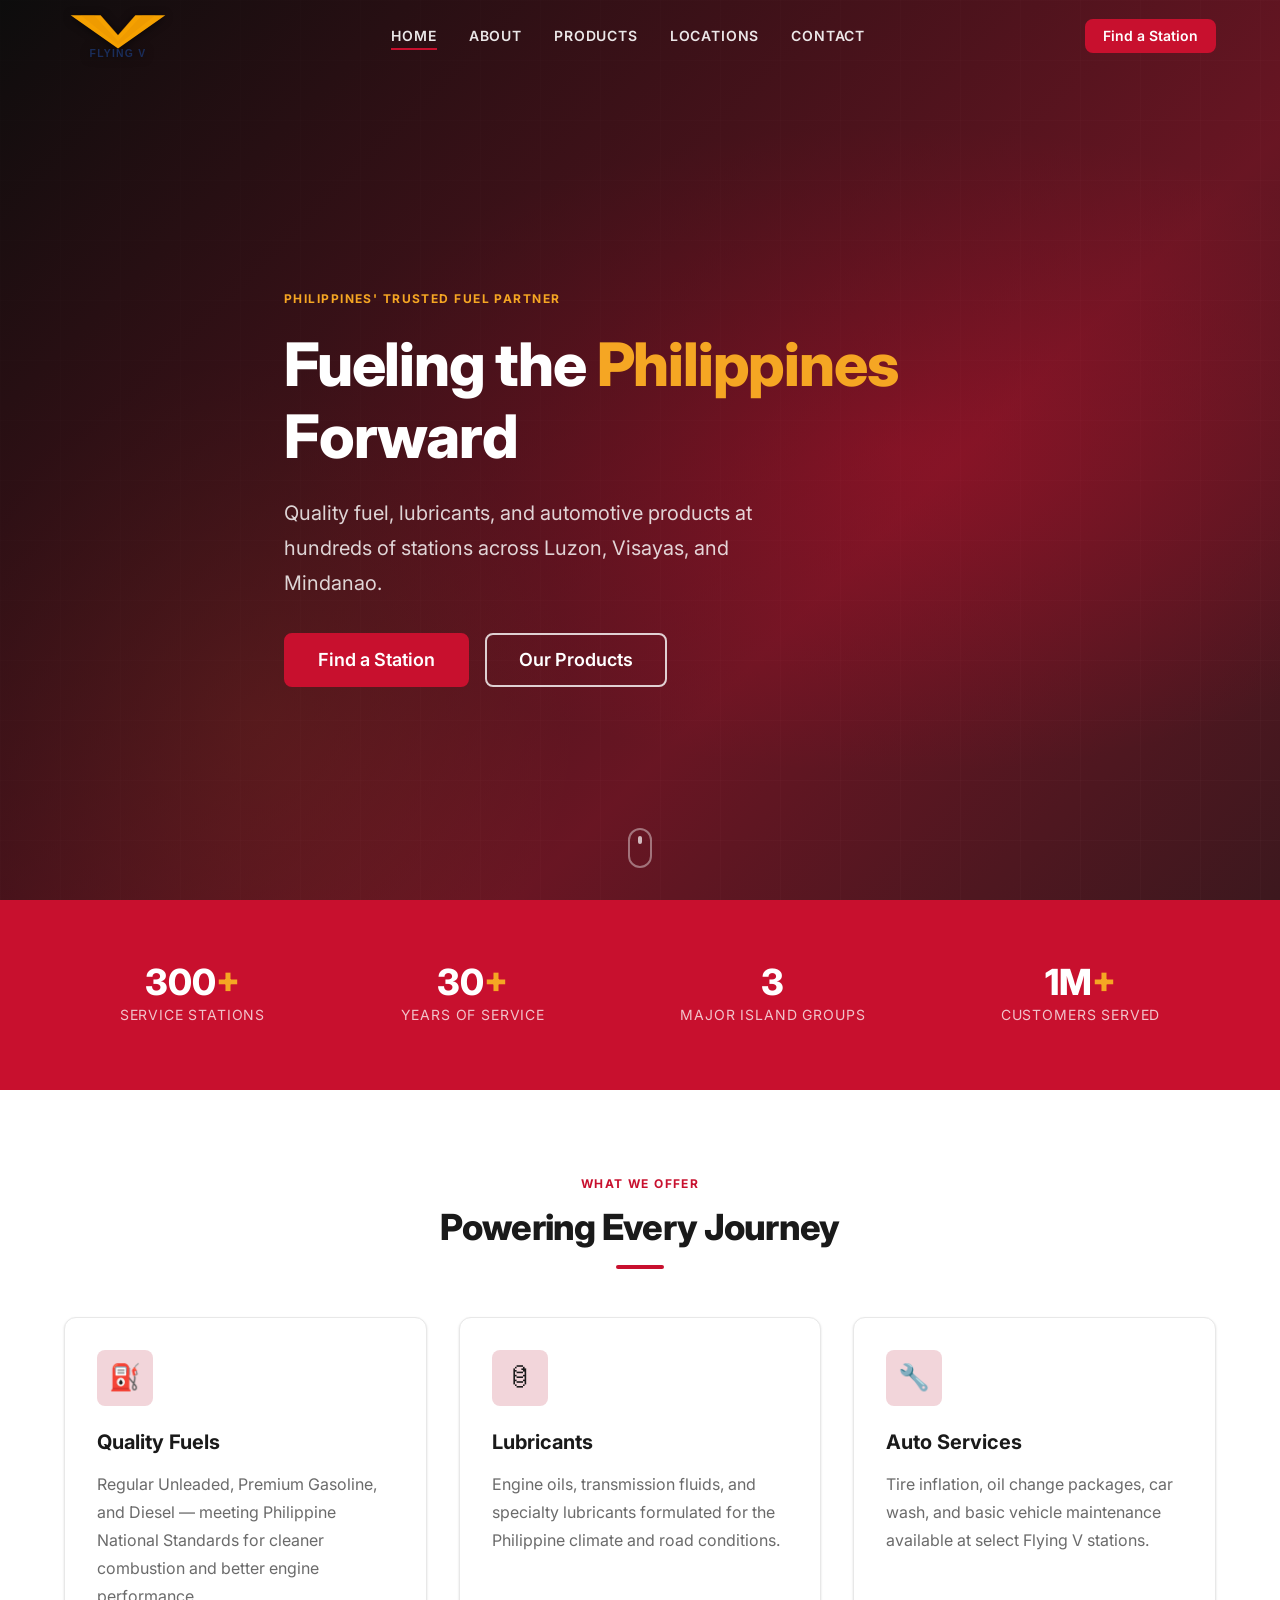
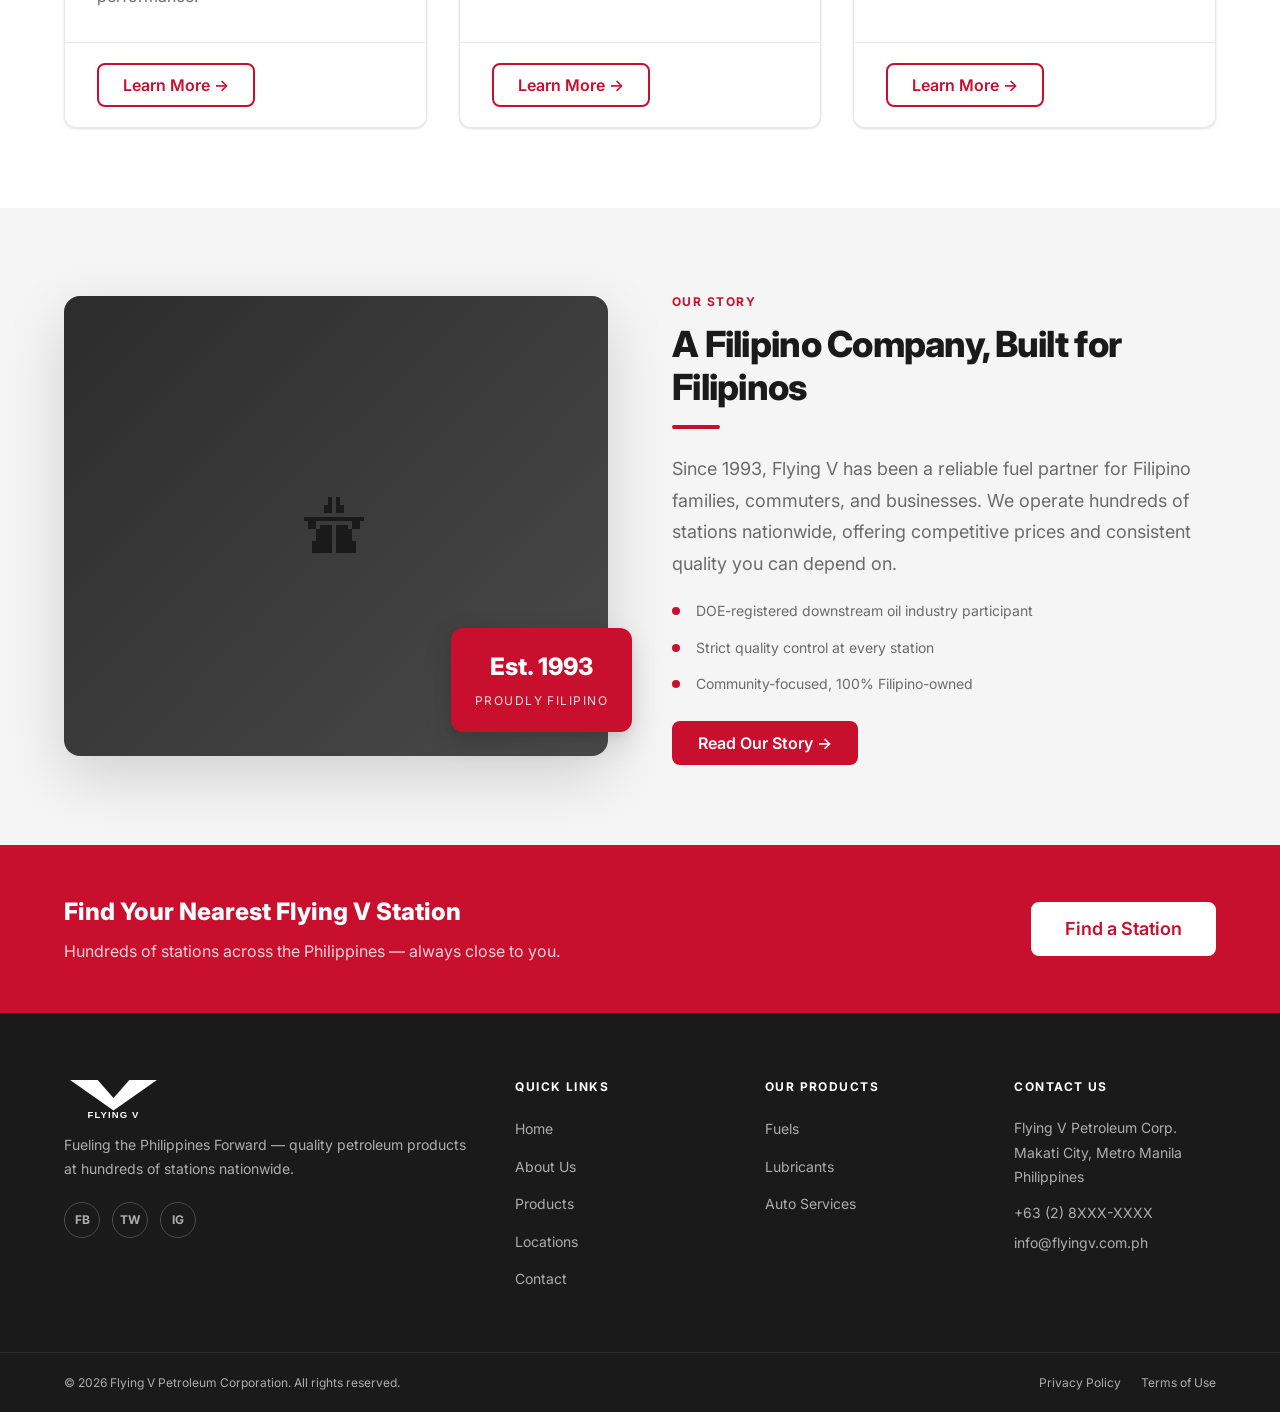
==== index.html @ d4ddafda "Fix station region mistagging, add nav focus management, and clean up perf/CSS issues - scripts/fetc" ====
<!DOCTYPE html>
<html lang="en">
<head>
  <meta charset="UTF-8">
  <meta name="viewport" content="width=device-width, initial-scale=1.0">
  <meta name="description" content="Flying V Petroleum Corporation — Fueling the Philippines Forward. Quality fuel, lubricants, and auto services at hundreds of stations nationwide.">
  <title>Flying V | Fueling the Philippines Forward</title>
  <link rel="canonical" href="https://flyingv.com.ph/">
  <meta name="theme-color" content="#C8102E">
  <link rel="icon" type="image/svg+xml" href="assets/images/logo.svg">
  <link rel="apple-touch-icon" href="assets/images/logo.svg">

  <meta property="og:type" content="website">
  <meta property="og:site_name" content="Flying V Petroleum Corporation">
  <meta property="og:title" content="Flying V | Fueling the Philippines Forward">
  <meta property="og:description" content="Flying V Petroleum Corporation — Fueling the Philippines Forward. Quality fuel, lubricants, and auto services at hundreds of stations nationwide.">
  <meta property="og:url" content="https://flyingv.com.ph/">
  <meta name="twitter:card" content="summary">
  <meta name="twitter:title" content="Flying V | Fueling the Philippines Forward">
  <meta name="twitter:description" content="Flying V Petroleum Corporation — Fueling the Philippines Forward. Quality fuel, lubricants, and auto services at hundreds of stations nationwide.">
  <link rel="preconnect" href="https://fonts.googleapis.com">
  <link rel="preconnect" href="https://fonts.gstatic.com" crossorigin>
  <link href="https://fonts.googleapis.com/css2?family=Inter:wght@400;500;600;700;800&display=swap" rel="stylesheet">
  <link rel="stylesheet" href="css/styles.css">
</head>
<body class="page-home" data-page="home">

  <!-- ═══════════════════════════════════════════════════════════ HEADER -->
  <header class="site-header" id="site-header">
    <div class="container">
      <a href="index.html" class="site-header__logo" aria-label="Flying V — Home">
        <img src="assets/images/logo.svg" alt="Flying V" class="site-header__logo-img" width="110" height="48">
      </a>

      <nav class="site-nav" id="site-nav" aria-label="Main navigation">
        <ul class="site-nav__list">
          <li><a href="index.html"     class="site-nav__link" data-page="home">Home</a></li>
          <li><a href="about.html"     class="site-nav__link" data-page="about">About</a></li>
          <li><a href="products.html"  class="site-nav__link" data-page="products">Products</a></li>
          <li><a href="locations.html" class="site-nav__link" data-page="locations">Locations</a></li>
          <li><a href="contact.html"   class="site-nav__link" data-page="contact">Contact</a></li>
        </ul>
      </nav>

      <div class="site-header__actions">
        <a href="locations.html" class="btn btn--primary btn--sm">Find a Station</a>
        <button class="hamburger" id="hamburger" aria-label="Toggle navigation menu" aria-expanded="false" aria-controls="site-nav">
          <span class="hamburger__line"></span>
          <span class="hamburger__line"></span>
          <span class="hamburger__line"></span>
        </button>
      </div>
    </div>
  </header>

  <main>

    <!-- ═══════════════════════════════════════════════════════════ HERO -->
    <section class="hero" id="hero" aria-label="Homepage hero">
      <div class="hero__bg" aria-hidden="true">
        <div class="hero__grid-lines"></div>
        <div class="hero__bg-pattern"></div>
        <div class="hero__overlay"></div>
      </div>

      <div class="container hero__content">
        <span class="section-label hero__label">Philippines' Trusted Fuel Partner</span>
        <h1 class="hero__title">
          Fueling the <span class="hero__title-accent">Philippines</span> Forward
        </h1>
        <p class="hero__desc">
          Quality fuel, lubricants, and automotive products at hundreds of
          stations across Luzon, Visayas, and Mindanao.
        </p>
        <div class="hero__actions">
          <a href="locations.html" class="btn btn--primary btn--lg">Find a Station</a>
          <a href="products.html"  class="btn btn--outline-white btn--lg">Our Products</a>
        </div>
      </div>

      <div class="hero__scroll-indicator" aria-hidden="true">
        <span></span>
      </div>
    </section>

    <!-- ═══════════════════════════════════════════════════════════ STATS -->
    <section class="stats-strip section--red section--sm" aria-label="Company statistics">
      <div class="container">
        <ul class="stats-strip__list">
          <li class="stats-strip__item">
            <span class="stats-strip__number">300<span class="stats-strip__plus">+</span></span>
            <span class="stats-strip__label">Service Stations</span>
          </li>
          <li class="stats-strip__item">
            <span class="stats-strip__number">30<span class="stats-strip__plus">+</span></span>
            <span class="stats-strip__label">Years of Service</span>
          </li>
          <li class="stats-strip__item">
            <span class="stats-strip__number">3</span>
            <span class="stats-strip__label">Major Island Groups</span>
          </li>
          <li class="stats-strip__item">
            <span class="stats-strip__number">1M<span class="stats-strip__plus">+</span></span>
            <span class="stats-strip__label">Customers Served</span>
          </li>
        </ul>
      </div>
    </section>

    <!-- ═══════════════════════════════════════════════════════ PRODUCTS -->
    <section class="section" id="services" aria-labelledby="products-heading">
      <div class="container text-center">
        <span class="section-label">What We Offer</span>
        <h2 class="section-title" id="products-heading">Powering Every Journey</h2>
        <div class="section-rule" style="margin-inline: auto;"></div>

        <div class="products-teaser__grid">

          <article class="card">
            <div class="card__body">
              <div class="card__icon">&#x26FD;</div>
              <h3 class="card__title">Quality Fuels</h3>
              <p class="card__desc">Regular Unleaded, Premium Gasoline, and Diesel — meeting Philippine National Standards for cleaner combustion and better engine performance.</p>
            </div>
            <div class="card__footer">
              <a href="products.html#fuels" class="btn btn--outline">Learn More &rarr;</a>
            </div>
          </article>

          <article class="card">
            <div class="card__body">
              <div class="card__icon">&#x1F6E2;</div>
              <h3 class="card__title">Lubricants</h3>
              <p class="card__desc">Engine oils, transmission fluids, and specialty lubricants formulated for the Philippine climate and road conditions.</p>
            </div>
            <div class="card__footer">
              <a href="products.html#lubricants" class="btn btn--outline">Learn More &rarr;</a>
            </div>
          </article>

          <article class="card">
            <div class="card__body">
              <div class="card__icon">&#x1F527;</div>
              <h3 class="card__title">Auto Services</h3>
              <p class="card__desc">Tire inflation, oil change packages, car wash, and basic vehicle maintenance available at select Flying V stations.</p>
            </div>
            <div class="card__footer">
              <a href="products.html#auto-services" class="btn btn--outline">Learn More &rarr;</a>
            </div>
          </article>

        </div>
      </div>
    </section>

    <!-- ═══════════════════════════════════════════════════════ ABOUT SNIPPET -->
    <section class="section section--light" aria-labelledby="about-heading">
      <div class="container">
        <div class="about-snippet__grid">

          <div class="about-snippet__image">
            <div class="about-snippet__img-placeholder" role="img" aria-label="Flying V service station">
              &#x1F6E3;
            </div>
            <div class="about-snippet__badge">
              <span class="about-snippet__badge-number">Est. 1993</span>
              <span class="about-snippet__badge-text">Proudly Filipino</span>
            </div>
          </div>

          <div class="about-snippet__text">
            <span class="section-label">Our Story</span>
            <h2 class="section-title" id="about-heading">A Filipino Company, Built for Filipinos</h2>
            <div class="section-rule"></div>
            <p class="section-desc">
              Since 1993, Flying V has been a reliable fuel partner for Filipino families,
              commuters, and businesses. We operate hundreds of stations nationwide, offering
              competitive prices and consistent quality you can depend on.
            </p>
            <ul class="about-snippet__bullets">
              <li>DOE-registered downstream oil industry participant</li>
              <li>Strict quality control at every station</li>
              <li>Community-focused, 100% Filipino-owned</li>
            </ul>
            <a href="about.html" class="btn btn--primary" style="margin-top: var(--space-6);">
              Read Our Story &rarr;
            </a>
          </div>

        </div>
      </div>
    </section>

    <!-- ═══════════════════════════════════════════════════════ CTA BAND -->
    <section class="section--red section--sm" aria-label="Call to action">
      <div class="container flex-between cta-band__inner">
        <div>
          <h2 class="cta-band__title">Find Your Nearest Flying V Station</h2>
          <p class="cta-band__desc">Hundreds of stations across the Philippines — always close to you.</p>
        </div>
        <a href="locations.html" class="btn btn--white btn--lg">Find a Station</a>
      </div>
    </section>

  </main>

  <!-- ═══════════════════════════════════════════════════════════ FOOTER -->
  <footer class="site-footer" aria-label="Site footer">
    <div class="site-footer__top">
      <div class="container">
        <div class="site-footer__grid">

          <div>
            <img src="assets/images/logo.svg" alt="Flying V" class="site-footer__logo-img" width="100" height="44">
            <p class="site-footer__tagline">Fueling the Philippines Forward — quality petroleum products at hundreds of stations nationwide.</p>
            <div class="site-footer__socials">
              <a href="#" class="social-link" aria-label="Facebook">FB</a>
              <a href="#" class="social-link" aria-label="Twitter">TW</a>
              <a href="#" class="social-link" aria-label="Instagram">IG</a>
            </div>
          </div>

          <div>
            <h3 class="site-footer__heading">Quick Links</h3>
            <ul class="site-footer__links">
              <li><a href="index.html">Home</a></li>
              <li><a href="about.html">About Us</a></li>
              <li><a href="products.html">Products</a></li>
              <li><a href="locations.html">Locations</a></li>
              <li><a href="contact.html">Contact</a></li>
            </ul>
          </div>

          <div>
            <h3 class="site-footer__heading">Our Products</h3>
            <ul class="site-footer__links">
              <li><a href="products.html#fuels">Fuels</a></li>
              <li><a href="products.html#lubricants">Lubricants</a></li>
              <li><a href="products.html#auto-services">Auto Services</a></li>
            </ul>
          </div>

          <div>
            <h3 class="site-footer__heading">Contact Us</h3>
            <address class="site-footer__address">
              Flying V Petroleum Corp.<br>
              Makati City, Metro Manila<br>
              Philippines
            </address>
            <p class="site-footer__contact-item"><a href="tel:+6328XXXXXXX">+63 (2) 8XXX-XXXX</a></p>
            <p class="site-footer__contact-item"><a href="mailto:info@flyingv.com.ph">info@flyingv.com.ph</a></p>
          </div>

        </div>
      </div>
    </div>

    <div class="site-footer__bottom">
      <div class="container">
        <p class="site-footer__copy">
          &copy; <span id="footer-year"></span> Flying V Petroleum Corporation. All rights reserved.
        </p>
        <div class="site-footer__legal">
          <a href="#">Privacy Policy</a>
          <a href="#">Terms of Use</a>
        </div>
      </div>
    </div>
  </footer>

  <script src="js/main.js"></script>
</body>
</html>
---- css/styles.css ----
/* ============================================================
   DESIGN TOKENS
   ============================================================ */
:root {
  --color-primary:        #C8102E;
  --color-primary-dark:   #9E0B24;
  --color-primary-light:  #F2D5DA;
  --color-accent:         #F5A623;
  --color-accent-dark:    #D4891A;

  --color-black:          #0D0D0D;
  --color-gray-900:       #1A1A1A;
  --color-gray-800:       #2C2C2C;
  --color-gray-700:       #4A4A4A;
  --color-gray-600:       #6B6B6B;
  --color-gray-400:       #ADADAD;
  --color-gray-200:       #E8E8E8;
  --color-gray-100:       #F5F5F5;
  --color-white:          #FFFFFF;

  --color-bg:             var(--color-white);
  --color-bg-subtle:      var(--color-gray-100);
  --color-text:           var(--color-gray-900);
  --color-text-muted:     var(--color-gray-600);
  --color-border:         var(--color-gray-200);
  --color-success:        #1E7E34;
  --color-success-bg:     #D4EDDA;
  --color-success-border: #C3E6CB;
  --color-error:          #DC3545;

  --font-heading: 'Inter', 'Segoe UI', 'Arial Black', sans-serif;
  --font-body:    'Inter', 'Segoe UI', Arial, sans-serif;

  --text-xs:   0.75rem;
  --text-sm:   0.875rem;
  --text-base: 1rem;
  --text-lg:   1.125rem;
  --text-xl:   1.25rem;
  --text-2xl:  1.5rem;
  --text-3xl:  1.875rem;
  --text-4xl:  2.25rem;
  --text-5xl:  3rem;
  --text-6xl:  3.75rem;

  --font-weight-normal:    400;
  --font-weight-medium:    500;
  --font-weight-semibold:  600;
  --font-weight-bold:      700;
  --font-weight-extrabold: 800;

  --leading-tight:   1.2;
  --leading-snug:    1.35;
  --leading-normal:  1.6;
  --leading-relaxed: 1.75;

  --letter-spacing-tight:  -0.02em;
  --letter-spacing-wide:    0.06em;
  --letter-spacing-wider:   0.12em;

  --space-1:   0.25rem;
  --space-2:   0.5rem;
  --space-3:   0.75rem;
  --space-4:   1rem;
  --space-5:   1.25rem;
  --space-6:   1.5rem;
  --space-8:   2rem;
  --space-10:  2.5rem;
  --space-12:  3rem;
  --space-16:  4rem;
  --space-20:  5rem;
  --space-24:  6rem;
  --space-32:  8rem;

  --container-max:   1200px;
  --gutter:          1.5rem;

  --radius-sm:   4px;
  --radius-md:   8px;
  --radius-lg:   12px;
  --radius-xl:   16px;
  --radius-full: 9999px;

  --border-width: 1px;

  --shadow-sm:  0 1px 3px rgba(0,0,0,0.08), 0 1px 2px rgba(0,0,0,0.06);
  --shadow-md:  0 4px 12px rgba(0,0,0,0.10), 0 2px 4px rgba(0,0,0,0.06);
  --shadow-lg:  0 10px 30px rgba(0,0,0,0.12), 0 4px 8px rgba(0,0,0,0.06);
  --shadow-xl:  0 20px 60px rgba(0,0,0,0.15);

  --transition-fast: 150ms ease;
  --transition-base: 250ms ease;
  --transition-slow: 400ms ease;

  --z-header:  100;
  --z-overlay: 200;

  --header-height:        72px;
  --header-height-mobile: 60px;
}

/* ============================================================
   RESET & BASE
   ============================================================ */
*, *::before, *::after { box-sizing: border-box; margin: 0; padding: 0; }

html { scroll-behavior: smooth; font-size: 16px; }

body {
  font-family: var(--font-body);
  font-size: var(--text-base);
  line-height: var(--leading-normal);
  color: var(--color-text);
  background-color: var(--color-bg);
  -webkit-font-smoothing: antialiased;
}

img { max-width: 100%; height: auto; display: block; }
a   { color: inherit; text-decoration: none; }
ul  { list-style: none; }
button { font-family: inherit; }

/* ============================================================
   UTILITIES
   ============================================================ */
.container {
  width: 100%;
  max-width: var(--container-max);
  margin-inline: auto;
  padding-inline: var(--gutter);
}

.section          { padding-block: var(--space-20); }
.section--lg      { padding-block: var(--space-32); }
.section--sm      { padding-block: var(--space-12); }
.section--light   { background-color: var(--color-bg-subtle); }
.section--dark    { background-color: var(--color-gray-900); color: var(--color-white); }
.section--red     { background-color: var(--color-primary); color: var(--color-white); }

.flex-center  { display: flex; align-items: center; justify-content: center; }
.flex-between { display: flex; align-items: center; justify-content: space-between; }

.text-center { text-align: center; }
.text-muted  { color: var(--color-text-muted); }
.text-white  { color: var(--color-white); }

.sr-only {
  position: absolute;
  width: 1px; height: 1px;
  padding: 0; margin: -1px;
  overflow: hidden;
  clip: rect(0,0,0,0);
  white-space: nowrap;
  border-width: 0;
}

/* ============================================================
   TYPOGRAPHY COMPONENTS
   ============================================================ */
.section-label {
  display: inline-block;
  font-size: var(--text-xs);
  font-weight: var(--font-weight-bold);
  letter-spacing: var(--letter-spacing-wider);
  text-transform: uppercase;
  color: var(--color-primary);
  margin-bottom: var(--space-3);
}

.section-title {
  font-family: var(--font-heading);
  font-size: var(--text-4xl);
  font-weight: var(--font-weight-extrabold);
  line-height: var(--leading-tight);
  letter-spacing: var(--letter-spacing-tight);
  margin-bottom: var(--space-4);
}

.section-desc {
  font-size: var(--text-lg);
  color: var(--color-text-muted);
  max-width: 600px;
  line-height: var(--leading-relaxed);
}

.section-rule {
  width: 48px;
  height: 4px;
  background-color: var(--color-primary);
  border-radius: var(--radius-full);
  margin-bottom: var(--space-6);
}

/* ============================================================
   BUTTONS
   ============================================================ */
.btn {
  display: inline-flex;
  align-items: center;
  gap: var(--space-2);
  padding: 0.75rem 1.5rem;
  border-radius: var(--radius-md);
  font-family: var(--font-body);
  font-size: var(--text-base);
  font-weight: var(--font-weight-semibold);
  line-height: 1;
  cursor: pointer;
  border: 2px solid transparent;
  transition:
    background-color var(--transition-base),
    color var(--transition-base),
    border-color var(--transition-base),
    transform var(--transition-fast),
    box-shadow var(--transition-base);
  white-space: nowrap;
}

.btn:hover  { transform: translateY(-1px); box-shadow: var(--shadow-md); }
.btn:active { transform: translateY(0); }

.btn--primary {
  background-color: var(--color-primary);
  color: var(--color-white);
  border-color: var(--color-primary);
}
.btn--primary:hover {
  background-color: var(--color-primary-dark);
  border-color: var(--color-primary-dark);
}

.btn--outline {
  background-color: transparent;
  color: var(--color-primary);
  border-color: var(--color-primary);
}
.btn--outline:hover {
  background-color: var(--color-primary);
  color: var(--color-white);
}

.btn--white {
  background-color: var(--color-white);
  color: var(--color-primary);
  border-color: var(--color-white);
}
.btn--white:hover { background-color: var(--color-gray-100); }

.btn--outline-white {
  background-color: transparent;
  color: var(--color-white);
  border-color: rgba(255,255,255,0.8);
}
.btn--outline-white:hover {
  background-color: var(--color-white);
  color: var(--color-primary);
  border-color: var(--color-white);
}

.btn--accent {
  background-color: var(--color-accent);
  color: var(--color-black);
  border-color: var(--color-accent);
}
.btn--accent:hover {
  background-color: var(--color-accent-dark);
  border-color: var(--color-accent-dark);
}

.btn--lg { padding: 1rem 2rem; font-size: var(--text-lg); }
.btn--sm { padding: 0.5rem 1rem; font-size: var(--text-sm); }

/* ============================================================
   CARD
   ============================================================ */
.card {
  background-color: var(--color-white);
  border-radius: var(--radius-lg);
  box-shadow: var(--shadow-sm);
  overflow: hidden;
  transition: box-shadow var(--transition-base), transform var(--transition-base);
  border: var(--border-width) solid var(--color-border);
  display: flex;
  flex-direction: column;
}

.card:hover { box-shadow: var(--shadow-lg); transform: translateY(-4px); }

.card__icon {
  width: 56px;
  height: 56px;
  border-radius: var(--radius-md);
  background-color: var(--color-primary-light);
  display: flex;
  align-items: center;
  justify-content: center;
  margin-bottom: var(--space-5);
  font-size: 1.6rem;
}

.card__body   { padding: var(--space-8); flex: 1; }
.card__title  { font-size: var(--text-xl); font-weight: var(--font-weight-bold); margin-bottom: var(--space-3); }
.card__desc   { color: var(--color-text-muted); line-height: var(--leading-relaxed); }
.card__footer { padding: var(--space-5) var(--space-8); border-top: var(--border-width) solid var(--color-border); }

/* ============================================================
   FORM INPUTS (shared: locations + contact)
   ============================================================ */
.form-input,
.form-select,
.form-textarea {
  width: 100%;
  padding: var(--space-3) var(--space-4);
  border: var(--border-width) solid var(--color-border);
  border-radius: var(--radius-md);
  font-family: var(--font-body);
  font-size: var(--text-base);
  color: var(--color-text);
  background-color: var(--color-white);
  transition: border-color var(--transition-fast), box-shadow var(--transition-fast);
  appearance: none;
  -webkit-appearance: none;
}

.form-input:focus,
.form-select:focus,
.form-textarea:focus {
  outline: none;
  border-color: var(--color-primary);
  box-shadow: 0 0 0 3px var(--color-primary-light);
}

.form-input::placeholder { color: var(--color-gray-400); }

.form-select {
  background-image: url("data:image/svg+xml,%3Csvg xmlns='http://www.w3.org/2000/svg' width='12' height='8' viewBox='0 0 12 8'%3E%3Cpath d='M1 1l5 5 5-5' stroke='%236B6B6B' stroke-width='1.5' fill='none' stroke-linecap='round'/%3E%3C/svg%3E");
  background-repeat: no-repeat;
  background-position: right var(--space-4) center;
  padding-right: var(--space-10);
  cursor: pointer;
}

.form-input.is-invalid,
.form-select.is-invalid {
  border-color: var(--color-error);
  box-shadow: 0 0 0 3px rgba(220,53,69,0.12);
}

.form-group      { margin-bottom: var(--space-5); }
.form-label      { display: block; font-size: var(--text-sm); font-weight: var(--font-weight-semibold); margin-bottom: var(--space-2); }
.form-error      { display: block; font-size: var(--text-xs); color: var(--color-error); margin-top: var(--space-1); min-height: 1.2em; }
.form-textarea   { resize: vertical; min-height: 140px; }
.required        { color: var(--color-primary); }
.optional        { color: var(--color-text-muted); font-weight: var(--font-weight-normal); font-size: var(--text-xs); }

.form-success {
  margin-top: var(--space-5);
  padding: var(--space-4) var(--space-5);
  background-color: var(--color-success-bg);
  border: 1px solid var(--color-success-border);
  border-radius: var(--radius-md);
  color: var(--color-success);
  font-size: var(--text-sm);
}

/* ============================================================
   SITE HEADER
   ============================================================ */
.site-header {
  position: fixed;
  top: 0;
  left: 0;
  right: 0;
  height: var(--header-height);
  background-color: var(--color-white);
  border-bottom: var(--border-width) solid var(--color-border);
  z-index: var(--z-header);
  transition: box-shadow var(--transition-base), background-color var(--transition-base), border-color var(--transition-base);
  display: flex;
  align-items: center;
}

.site-header .container { display: flex; align-items: center; justify-content: space-between; gap: var(--space-6); }

.site-header.is-scrolled { box-shadow: var(--shadow-md); }

.site-header.is-transparent {
  background-color: transparent;
  border-bottom-color: transparent;
}

.site-header.is-transparent .site-nav__link { color: rgba(255,255,255,0.9); }
.site-header.is-transparent .site-nav__link:hover { color: var(--color-white); }
.site-header.is-transparent.is-scrolled { background-color: var(--color-white); border-bottom-color: var(--color-border); }
.site-header.is-transparent.is-scrolled .site-nav__link { color: var(--color-gray-800); }

.site-header__logo { display: flex; align-items: center; flex-shrink: 0; }
.site-header__logo-img { height: 48px; width: auto; transition: filter var(--transition-base); }

.site-header.is-transparent .site-header__logo-img {
  filter: drop-shadow(0 1px 4px rgba(0,0,0,0.6));
}
.site-header.is-transparent.is-scrolled .site-header__logo-img {
  filter: none;
}

/* Nav */
.site-nav__list {
  display: flex;
  align-items: center;
  gap: var(--space-8);
}

.site-nav__link {
  font-size: var(--text-sm);
  font-weight: var(--font-weight-semibold);
  letter-spacing: var(--letter-spacing-wide);
  text-transform: uppercase;
  color: var(--color-gray-800);
  transition: color var(--transition-fast);
  position: relative;
  padding-bottom: var(--space-1);
}

.site-nav__link::after {
  content: '';
  position: absolute;
  bottom: -2px;
  left: 0;
  width: 0;
  height: 2px;
  background-color: var(--color-primary);
  transition: width var(--transition-base);
}

.site-nav__link:hover,
.site-nav__link.is-active { color: var(--color-primary); }

.site-nav__link:hover::after,
.site-nav__link.is-active::after { width: 100%; }

.site-header__actions { display: flex; align-items: center; gap: var(--space-3); flex-shrink: 0; }

/* Hamburger */
.hamburger {
  display: none;
  flex-direction: column;
  justify-content: center;
  gap: 5px;
  width: 40px;
  height: 40px;
  background: none;
  border: none;
  cursor: pointer;
  padding: var(--space-2);
  border-radius: var(--radius-sm);
}

.hamburger__line {
  display: block;
  width: 24px;
  height: 2px;
  background-color: var(--color-gray-800);
  border-radius: var(--radius-full);
  transition: transform var(--transition-base), opacity var(--transition-base);
}

.site-header.is-transparent .hamburger__line { background-color: var(--color-white); }
.site-header.is-transparent.is-scrolled .hamburger__line { background-color: var(--color-gray-800); }

.hamburger.is-open .hamburger__line:nth-child(1) { transform: translateY(7px) rotate(45deg); }
.hamburger.is-open .hamburger__line:nth-child(2) { opacity: 0; }
.hamburger.is-open .hamburger__line:nth-child(3) { transform: translateY(-7px) rotate(-45deg); }

/* ============================================================
   PAGE HERO (inner pages)
   ============================================================ */
.page-hero {
  position: relative;
  min-height: 340px;
  display: flex;
  align-items: flex-end;
  padding-bottom: var(--space-16);
  padding-top: calc(var(--header-height) + var(--space-16));
  background-color: var(--color-gray-900);
  background-size: cover;
  background-position: center;
  overflow: hidden;
}

.page-hero::before {
  content: '';
  position: absolute;
  inset: 0;
  background: linear-gradient(to bottom, rgba(0,0,0,0.35) 0%, rgba(200,16,46,0.80) 100%);
}

.page-hero .container { position: relative; z-index: 1; }

.page-hero__label { color: var(--color-accent); margin-bottom: var(--space-3); }

.page-hero__title {
  font-family: var(--font-heading);
  font-size: var(--text-5xl);
  font-weight: var(--font-weight-extrabold);
  color: var(--color-white);
  line-height: var(--leading-tight);
  letter-spacing: var(--letter-spacing-tight);
  margin-bottom: var(--space-4);
}

.page-hero__desc {
  font-size: var(--text-xl);
  color: rgba(255,255,255,0.85);
  max-width: 560px;
}

/* ============================================================
   SITE FOOTER
   ============================================================ */
.site-footer { background-color: var(--color-gray-900); color: var(--color-gray-400); }

.site-footer__top { padding: var(--space-16) 0 var(--space-12); }

.site-footer__grid {
  display: grid;
  grid-template-columns: 2fr 1fr 1fr 1fr;
  gap: var(--space-12);
}

.site-footer__logo-img {
  height: 44px;
  width: auto;
  margin-bottom: var(--space-3);
  filter: brightness(0) invert(1);
}

.site-footer__tagline {
  font-size: var(--text-sm);
  color: var(--color-gray-400);
  margin-bottom: var(--space-5);
  line-height: var(--leading-relaxed);
}

.site-footer__socials { display: flex; gap: var(--space-3); margin-top: var(--space-4); }

.social-link {
  width: 36px;
  height: 36px;
  border-radius: var(--radius-full);
  border: 1px solid var(--color-gray-700);
  display: flex;
  align-items: center;
  justify-content: center;
  font-size: var(--text-xs);
  font-weight: var(--font-weight-bold);
  color: var(--color-gray-400);
  transition: border-color var(--transition-fast), color var(--transition-fast);
}
.social-link:hover { border-color: var(--color-accent); color: var(--color-accent); }

.site-footer__heading {
  font-family: var(--font-heading);
  font-size: var(--text-xs);
  font-weight: var(--font-weight-bold);
  letter-spacing: var(--letter-spacing-wider);
  text-transform: uppercase;
  color: var(--color-white);
  margin-bottom: var(--space-5);
}

.site-footer__links li  { margin-bottom: var(--space-3); }
.site-footer__links a   { color: var(--color-gray-400); font-size: var(--text-sm); transition: color var(--transition-fast); }
.site-footer__links a:hover { color: var(--color-accent); }

.site-footer__address {
  font-style: normal;
  font-size: var(--text-sm);
  line-height: var(--leading-relaxed);
  margin-bottom: var(--space-3);
}

.site-footer__contact-item { font-size: var(--text-sm); margin-bottom: var(--space-2); }
.site-footer__contact-item a { color: var(--color-gray-400); transition: color var(--transition-fast); }
.site-footer__contact-item a:hover { color: var(--color-accent); }

.site-footer__bottom {
  border-top: 1px solid var(--color-gray-800);
  padding: var(--space-5) 0;
  display: flex;
  align-items: center;
}

.site-footer__bottom .container { display: flex; align-items: center; justify-content: space-between; gap: var(--space-4); flex-wrap: wrap; }

.site-footer__copy { font-size: var(--text-xs); }

.site-footer__legal { display: flex; gap: var(--space-5); }
.site-footer__legal a { font-size: var(--text-xs); color: var(--color-gray-400); transition: color var(--transition-fast); }
.site-footer__legal a:hover { color: var(--color-white); }

/* ============================================================
   HOMEPAGE — HERO
   ============================================================ */
.hero {
  position: relative;
  min-height: 100vh;
  display: flex;
  align-items: center;
  padding-top: var(--header-height);
  overflow: hidden;
  background-color: var(--color-gray-900);
}

.hero__bg {
  position: absolute;
  inset: 0;
}

.hero__bg-pattern {
  position: absolute;
  inset: 0;
  background:
    radial-gradient(ellipse 80% 60% at 70% 50%, rgba(200,16,46,0.35) 0%, transparent 60%),
    radial-gradient(ellipse 50% 80% at 20% 80%, rgba(245,166,35,0.12) 0%, transparent 50%);
}

.hero__overlay {
  position: absolute;
  inset: 0;
  background: linear-gradient(135deg, rgba(10,10,10,0.85) 0%, rgba(200,16,46,0.45) 65%, rgba(200,16,46,0.20) 100%);
}

.hero__grid-lines {
  position: absolute;
  inset: 0;
  background-image:
    linear-gradient(rgba(255,255,255,0.025) 1px, transparent 1px),
    linear-gradient(90deg, rgba(255,255,255,0.025) 1px, transparent 1px);
  background-size: 60px 60px;
}

.hero__content {
  position: relative;
  z-index: 1;
  padding-block: var(--space-24);
  max-width: 760px;
}

.hero__label { color: var(--color-accent); margin-bottom: var(--space-5); }

.hero__title {
  font-family: var(--font-heading);
  font-size: var(--text-6xl);
  font-weight: var(--font-weight-extrabold);
  color: var(--color-white);
  line-height: var(--leading-tight);
  letter-spacing: var(--letter-spacing-tight);
  margin-bottom: var(--space-6);
}

.hero__title-accent { color: var(--color-accent); }

.hero__desc {
  font-size: var(--text-xl);
  color: rgba(255,255,255,0.82);
  max-width: 540px;
  line-height: var(--leading-relaxed);
  margin-bottom: var(--space-8);
}

.hero__actions { display: flex; gap: var(--space-4); flex-wrap: wrap; }

.hero__scroll-indicator {
  position: absolute;
  bottom: var(--space-8);
  left: 50%;
  transform: translateX(-50%);
  z-index: 1;
}

.hero__scroll-indicator span {
  display: block;
  width: 24px;
  height: 40px;
  border: 2px solid rgba(255,255,255,0.4);
  border-radius: var(--radius-full);
  position: relative;
}

.hero__scroll-indicator span::before {
  content: '';
  position: absolute;
  top: 6px;
  left: 50%;
  transform: translateX(-50%);
  width: 4px;
  height: 8px;
  background: rgba(255,255,255,0.7);
  border-radius: var(--radius-full);
  animation: scrollDot 1.8s ease infinite;
}

@keyframes scrollDot {
  0%   { opacity: 1; transform: translateX(-50%) translateY(0); }
  100% { opacity: 0; transform: translateX(-50%) translateY(14px); }
}

/* ============================================================
   HOMEPAGE — STATS STRIP
   ============================================================ */
.stats-strip__list {
  display: flex;
  justify-content: space-around;
  align-items: center;
  gap: var(--space-6);
  flex-wrap: wrap;
}

.stats-strip__item {
  display: flex;
  flex-direction: column;
  align-items: center;
  gap: var(--space-1);
  text-align: center;
  padding: var(--space-4) var(--space-6);
}

.stats-strip__number {
  font-family: var(--font-heading);
  font-size: var(--text-4xl);
  font-weight: var(--font-weight-extrabold);
  color: var(--color-white);
  line-height: 1;
}

.stats-strip__plus { color: var(--color-accent); }

.stats-strip__label {
  font-size: var(--text-sm);
  letter-spacing: var(--letter-spacing-wide);
  text-transform: uppercase;
  color: rgba(255,255,255,0.75);
}

/* ============================================================
   HOMEPAGE — PRODUCTS TEASER
   ============================================================ */
.products-teaser__grid {
  display: grid;
  grid-template-columns: repeat(3, 1fr);
  gap: var(--space-8);
  margin-top: var(--space-12);
  text-align: left;
}

/* ============================================================
   HOMEPAGE — ABOUT SNIPPET
   ============================================================ */
.about-snippet__grid {
  display: grid;
  grid-template-columns: 1fr 1fr;
  gap: var(--space-16);
  align-items: center;
}

.about-snippet__image { position: relative; }

.about-snippet__img {
  border-radius: var(--radius-xl);
  width: 100%;
  height: 460px;
  object-fit: cover;
  box-shadow: var(--shadow-xl);
  background-color: var(--color-gray-800);
}

.about-snippet__img-placeholder {
  border-radius: var(--radius-xl);
  width: 100%;
  height: 460px;
  background: linear-gradient(135deg, var(--color-gray-800) 0%, var(--color-gray-700) 100%);
  display: flex;
  align-items: center;
  justify-content: center;
  font-size: 4rem;
  box-shadow: var(--shadow-xl);
}

.about-snippet__badge {
  position: absolute;
  bottom: var(--space-6);
  right: calc(-1 * var(--space-6));
  background-color: var(--color-primary);
  color: var(--color-white);
  padding: var(--space-5) var(--space-6);
  border-radius: var(--radius-lg);
  text-align: center;
  box-shadow: var(--shadow-lg);
}

.about-snippet__badge-number { display: block; font-size: var(--text-2xl); font-weight: var(--font-weight-extrabold); }
.about-snippet__badge-text   { font-size: var(--text-xs); letter-spacing: var(--letter-spacing-wider); text-transform: uppercase; opacity: 0.85; }

.about-snippet__bullets { margin-top: var(--space-5); display: flex; flex-direction: column; gap: var(--space-3); }

.about-snippet__bullets li {
  padding-left: var(--space-6);
  position: relative;
  font-size: var(--text-sm);
  color: var(--color-text-muted);
  line-height: var(--leading-relaxed);
}

.about-snippet__bullets li::before {
  content: '';
  position: absolute;
  left: 0;
  top: 0.55em;
  width: 8px;
  height: 8px;
  border-radius: var(--radius-full);
  background-color: var(--color-primary);
}

/* ============================================================
   HOMEPAGE — CTA BAND
   ============================================================ */
.cta-band__inner { gap: var(--space-8); flex-wrap: wrap; }

.cta-band__title {
  font-family: var(--font-heading);
  font-size: var(--text-2xl);
  font-weight: var(--font-weight-extrabold);
  color: var(--color-white);
  margin-bottom: var(--space-2);
}

.cta-band__desc { color: rgba(255,255,255,0.82); font-size: var(--text-base); }

/* ============================================================
   ABOUT PAGE
   ============================================================ */
.company-story__grid {
  display: grid;
  grid-template-columns: 1fr 1fr;
  gap: var(--space-16);
  align-items: start;
}

.company-story__text p { color: var(--color-text-muted); line-height: var(--leading-relaxed); margin-top: var(--space-4); }
.company-story__text p:first-of-type { margin-top: 0; }

/* Timeline */
.timeline { position: relative; padding-left: var(--space-10); }

.timeline::before {
  content: '';
  position: absolute;
  left: 14px;
  top: 8px;
  bottom: 8px;
  width: 2px;
  background: linear-gradient(to bottom, var(--color-primary), var(--color-primary-light));
}

.timeline__item {
  position: relative;
  margin-bottom: var(--space-8);
  display: flex;
  gap: var(--space-5);
  align-items: flex-start;
}

.timeline__item::before {
  content: '';
  position: absolute;
  left: calc(-1 * var(--space-10) + 9px);
  top: 5px;
  width: 12px;
  height: 12px;
  border-radius: var(--radius-full);
  background-color: var(--color-primary);
  border: 3px solid var(--color-white);
  box-shadow: 0 0 0 2px var(--color-primary);
  z-index: 1;
}

.timeline__year { font-size: var(--text-sm); font-weight: var(--font-weight-bold); color: var(--color-primary); min-width: 44px; padding-top: 2px; }
.timeline__body h4 { font-size: var(--text-base); font-weight: var(--font-weight-bold); margin-bottom: var(--space-1); }
.timeline__body p  { font-size: var(--text-sm); color: var(--color-text-muted); line-height: var(--leading-relaxed); }

/* Mission & Vision */
.mission-vision__block {
  padding: var(--space-8);
  border: 1px solid rgba(255,255,255,0.2);
  border-radius: var(--radius-lg);
}

.mission-vision__icon   { font-size: var(--text-3xl); margin-bottom: var(--space-4); }
.mission-vision__heading {
  font-size: var(--text-2xl);
  font-weight: var(--font-weight-extrabold);
  color: var(--color-white);
  margin-bottom: var(--space-4);
}
.mission-vision__text { color: rgba(255,255,255,0.85); line-height: var(--leading-relaxed); }

/* Values */
.values-grid {
  display: grid;
  grid-template-columns: repeat(3, 1fr);
  gap: var(--space-6);
  margin-top: var(--space-12);
  text-align: left;
}

.value-card {
  background: var(--color-white);
  border: var(--border-width) solid var(--color-border);
  border-radius: var(--radius-lg);
  padding: var(--space-8);
  transition: box-shadow var(--transition-base), transform var(--transition-base);
}

.value-card:hover { box-shadow: var(--shadow-md); transform: translateY(-2px); }
.value-card__icon  { font-size: var(--text-3xl); margin-bottom: var(--space-4); }
.value-card__title { font-size: var(--text-xl); font-weight: var(--font-weight-bold); margin-bottom: var(--space-2); }
.value-card__desc  { color: var(--color-text-muted); font-size: var(--text-sm); line-height: var(--leading-relaxed); }

/* Mission/Vision grid */
.mv-grid {
  display: grid;
  grid-template-columns: 1fr 1fr;
  gap: var(--space-8);
}

/* ============================================================
   PRODUCTS PAGE
   ============================================================ */
.products-nav {
  position: sticky;
  top: var(--header-height);
  background-color: var(--color-white);
  border-bottom: var(--border-width) solid var(--color-border);
  z-index: calc(var(--z-header) - 1);
  box-shadow: var(--shadow-sm);
}

.products-nav .container { padding-block: 0; }

.products-nav__list { display: flex; overflow-x: auto; -webkit-overflow-scrolling: touch; }

.products-nav__link {
  padding: var(--space-4) var(--space-6);
  font-size: var(--text-sm);
  font-weight: var(--font-weight-semibold);
  letter-spacing: var(--letter-spacing-wide);
  text-transform: uppercase;
  color: var(--color-text-muted);
  white-space: nowrap;
  border-bottom: 2px solid transparent;
  transition: color var(--transition-fast), border-color var(--transition-fast);
}

.products-nav__link:hover,
.products-nav__link.is-active {
  color: var(--color-primary);
  border-bottom-color: var(--color-primary);
}

.products-section__header { margin-bottom: var(--space-10); }

/* Fuel cards */
.fuel-cards {
  display: grid;
  grid-template-columns: repeat(3, 1fr);
  gap: var(--space-8);
}

.fuel-card {
  border-radius: var(--radius-lg);
  overflow: hidden;
  box-shadow: var(--shadow-sm);
  border: var(--border-width) solid var(--color-border);
  display: flex;
  flex-direction: column;
  transition: box-shadow var(--transition-base), transform var(--transition-base);
  position: relative;
  background-color: var(--color-white);
}

.fuel-card:hover { box-shadow: var(--shadow-lg); transform: translateY(-4px); }

.fuel-card--featured {
  border-color: var(--color-primary);
  box-shadow: var(--shadow-md), 0 0 0 2px var(--color-primary);
}

.fuel-card__badge {
  position: absolute;
  top: var(--space-4);
  right: var(--space-4);
  background-color: var(--color-accent);
  color: var(--color-black);
  font-size: var(--text-xs);
  font-weight: var(--font-weight-bold);
  padding: 3px var(--space-3);
  border-radius: var(--radius-full);
  letter-spacing: var(--letter-spacing-wide);
  text-transform: uppercase;
  z-index: 1;
}

.fuel-card__header { padding: var(--space-8); color: var(--color-white); }
.fuel-card__header--regular { background-color: var(--color-gray-700); }
.fuel-card__header--premium { background-color: var(--color-primary); }
.fuel-card__header--diesel  { background-color: var(--color-gray-900); }

.fuel-card__grade {
  font-size: var(--text-sm);
  font-weight: var(--font-weight-bold);
  letter-spacing: var(--letter-spacing-wider);
  text-transform: uppercase;
  color: var(--color-accent);
  display: block;
  margin-bottom: var(--space-2);
}

.fuel-card__name { font-size: var(--text-2xl); font-weight: var(--font-weight-extrabold); }
.fuel-card__body { padding: var(--space-6); flex: 1; }

.fuel-card__features { margin-bottom: var(--space-5); display: flex; flex-direction: column; gap: var(--space-2); }

.fuel-card__features li {
  font-size: var(--text-sm);
  color: var(--color-text-muted);
  padding-left: var(--space-5);
  position: relative;
  line-height: var(--leading-relaxed);
}

.fuel-card__features li::before {
  content: '✓';
  position: absolute;
  left: 0;
  color: var(--color-primary);
  font-weight: var(--font-weight-bold);
}

.fuel-card__desc  { font-size: var(--text-sm); color: var(--color-text-muted); line-height: var(--leading-relaxed); }
.fuel-card__footer { padding: var(--space-5) var(--space-6); border-top: var(--border-width) solid var(--color-border); }

/* Lubricants */
.lubricants-grid {
  display: grid;
  grid-template-columns: repeat(4, 1fr);
  gap: var(--space-6);
}

/* Auto services */
.services-list {
  display: grid;
  grid-template-columns: repeat(2, 1fr);
  gap: var(--space-6);
}

.service-item {
  display: flex;
  gap: var(--space-5);
  padding: var(--space-6);
  border: var(--border-width) solid var(--color-border);
  border-radius: var(--radius-lg);
  align-items: flex-start;
  background: var(--color-white);
  transition: box-shadow var(--transition-base), transform var(--transition-base);
}

.service-item:hover { box-shadow: var(--shadow-md); transform: translateY(-2px); }

.service-item__icon {
  width: 48px;
  height: 48px;
  background-color: var(--color-primary-light);
  border-radius: var(--radius-md);
  display: flex;
  align-items: center;
  justify-content: center;
  flex-shrink: 0;
  font-size: 1.4rem;
}

.service-item__text h4 { font-size: var(--text-lg); font-weight: var(--font-weight-bold); margin-bottom: var(--space-2); }
.service-item__text p  { font-size: var(--text-sm); color: var(--color-text-muted); line-height: var(--leading-relaxed); }

/* ============================================================
   LOCATIONS PAGE
   ============================================================ */
.locator-search__bar {
  display: flex;
  gap: var(--space-4);
  flex-wrap: wrap;
  align-items: flex-end;
}

.locator-search__field { flex: 1; min-width: 200px; }

.locator-search__count { margin-top: var(--space-3); font-size: var(--text-sm); color: var(--color-text-muted); }

.station-grid {
  display: grid;
  grid-template-columns: repeat(3, 1fr);
  gap: var(--space-6);
}

.station-card {
  border: var(--border-width) solid var(--color-border);
  border-radius: var(--radius-lg);
  background-color: var(--color-white);
  overflow: hidden;
  box-shadow: var(--shadow-sm);
  transition: box-shadow var(--transition-base), transform var(--transition-base);
  display: flex;
  flex-direction: column;
}

.station-card:hover { box-shadow: var(--shadow-md); transform: translateY(-2px); }

.station-card__header {
  padding: var(--space-4) var(--space-5);
  border-bottom: var(--border-width) solid var(--color-border);
  display: flex;
  align-items: center;
  gap: var(--space-3);
}

.station-card__region-badge {
  font-size: var(--text-xs);
  font-weight: var(--font-weight-bold);
  letter-spacing: var(--letter-spacing-wide);
  text-transform: uppercase;
  background-color: var(--color-primary-light);
  color: var(--color-primary);
  padding: 2px var(--space-2);
  border-radius: var(--radius-sm);
  white-space: nowrap;
  flex-shrink: 0;
}

.station-card__name { font-size: var(--text-base); font-weight: var(--font-weight-bold); }
.station-card__body { padding: var(--space-4) var(--space-5); flex: 1; }

.station-card__address {
  display: flex;
  align-items: flex-start;
  gap: var(--space-2);
  font-size: var(--text-sm);
  color: var(--color-text-muted);
  margin-bottom: var(--space-4);
  line-height: var(--leading-relaxed);
}

.station-card__services { display: flex; flex-wrap: wrap; gap: var(--space-2); }

.station-card__services li {
  font-size: var(--text-xs);
  background-color: var(--color-gray-100);
  color: var(--color-gray-600);
  padding: 2px var(--space-2);
  border-radius: var(--radius-full);
  border: var(--border-width) solid var(--color-border);
}

.station-card__footer {
  padding: var(--space-3) var(--space-5);
  border-top: var(--border-width) solid var(--color-border);
  display: flex;
  justify-content: space-between;
  align-items: center;
  gap: var(--space-3);
}

.station-card__hours { font-size: var(--text-xs); color: var(--color-text-muted); }

.station-card__phone {
  font-size: var(--text-xs);
  font-weight: var(--font-weight-semibold);
  color: var(--color-primary);
  transition: color var(--transition-fast);
}
.station-card__phone:hover { color: var(--color-primary-dark); }

.station-card.is-hidden { display: none; }

.locator-empty {
  text-align: center;
  padding: var(--space-16) 0;
  color: var(--color-text-muted);
  font-size: var(--text-lg);
}

/* ============================================================
   CONTACT PAGE
   ============================================================ */
.contact-grid {
  display: grid;
  grid-template-columns: 1.4fr 1fr;
  gap: var(--space-16);
  align-items: start;
}

.form-row    { display: flex; gap: var(--space-5); }
.form-row--2 > * { flex: 1; }

.contact-info__block { margin-bottom: var(--space-8); padding-bottom: var(--space-8); border-bottom: var(--border-width) solid var(--color-border); }
.contact-info__block:last-child { border-bottom: none; margin-bottom: 0; padding-bottom: 0; }

.contact-info__heading { font-size: var(--text-lg); font-weight: var(--font-weight-bold); margin-bottom: var(--space-4); }

.contact-info__address { font-style: normal; font-size: var(--text-sm); line-height: var(--leading-relaxed); color: var(--color-text-muted); }

.contact-info__list { display: flex; flex-direction: column; gap: var(--space-3); }

.contact-info__list li { display: flex; align-items: center; gap: var(--space-3); font-size: var(--text-sm); }

.contact-info__list a { color: var(--color-primary); transition: color var(--transition-fast); }
.contact-info__list a:hover { color: var(--color-primary-dark); }

.hours-table { width: 100%; border-collapse: collapse; font-size: var(--text-sm); }
.hours-table td { padding: var(--space-2) 0; color: var(--color-text-muted); }
.hours-table td:last-child { text-align: right; font-weight: var(--font-weight-medium); color: var(--color-text); }
.hours-table tr + tr td { border-top: var(--border-width) solid var(--color-border); }

.contact-map { border-radius: var(--radius-lg); overflow: hidden; background-color: var(--color-gray-100); height: 260px; display: flex; align-items: center; justify-content: center; color: var(--color-text-muted); font-size: var(--text-sm); }

/* ============================================================
   SCROLL REVEAL
   ============================================================ */
.will-reveal {
  opacity: 0;
  transform: translateY(20px);
  transition: opacity var(--transition-slow), transform var(--transition-slow);
}

.is-revealed { opacity: 1; transform: translateY(0); }

@media (prefers-reduced-motion: reduce) {
  .will-reveal { opacity: 1; transform: none; transition: none; }
}

/* ============================================================
   RESPONSIVE
   ============================================================ */
@media (max-width: 1023px) {
  .site-footer__grid { grid-template-columns: 1fr 1fr; gap: var(--space-8); }
  .lubricants-grid   { grid-template-columns: repeat(2, 1fr); }
  .station-grid      { grid-template-columns: repeat(2, 1fr); }
}

@media (max-width: 767px) {
  :root { --header-height: var(--header-height-mobile); }

  .hamburger { display: flex; }

  .site-nav {
    position: fixed;
    top: var(--header-height-mobile);
    left: 0;
    right: 0;
    bottom: 0;
    background-color: var(--color-white);
    transform: translateX(100%);
    transition: transform var(--transition-slow);
    padding: var(--space-6) var(--gutter);
    overflow-y: auto;
    z-index: var(--z-overlay);
  }

  .site-nav.is-open { transform: translateX(0); }

  /* Always show dark links inside the white mobile panel,
     regardless of whether the header is in transparent mode */
  .site-nav.is-open .site-nav__link,
  .site-header.is-transparent .site-nav.is-open .site-nav__link,
  .site-header.is-transparent .site-nav.is-open .site-nav__link:hover {
    color: var(--color-gray-800);
  }

  .site-nav__list { flex-direction: column; align-items: flex-start; gap: 0; }

  .site-nav__list li { width: 100%; border-bottom: var(--border-width) solid var(--color-border); }

  .site-nav__link {
    display: block;
    padding: var(--space-5) 0;
    font-size: var(--text-lg);
  }

  .site-nav__link:hover,
  .site-nav__link.is-active { color: var(--color-primary); }

  .site-header__actions .btn { display: none; }

  .section { padding-block: var(--space-12); }
  .section-title { font-size: var(--text-3xl); }

  .hero__title { font-size: var(--text-4xl); }
  .hero__desc  { font-size: var(--text-lg); }

  .page-hero__title { font-size: var(--text-3xl); }
  .page-hero__desc  { font-size: var(--text-lg); }

  .products-teaser__grid { grid-template-columns: 1fr; gap: var(--space-6); }
  .about-snippet__grid   { grid-template-columns: 1fr; gap: var(--space-8); }
  .about-snippet__img-placeholder { height: 280px; }
  .about-snippet__badge  { right: 0; }

  .cta-band__inner { flex-direction: column; text-align: center; }

  .company-story__grid { grid-template-columns: 1fr; gap: var(--space-10); }
  .mv-grid             { grid-template-columns: 1fr; }
  .values-grid         { grid-template-columns: 1fr; }

  .fuel-cards      { grid-template-columns: 1fr; }
  .lubricants-grid { grid-template-columns: 1fr; }
  .services-list   { grid-template-columns: 1fr; }

  .station-grid { grid-template-columns: 1fr; }

  .contact-grid { grid-template-columns: 1fr; gap: var(--space-10); }
  .form-row--2  { flex-direction: column; }

  .site-footer__grid { grid-template-columns: 1fr; gap: var(--space-6); }
  .site-footer__bottom .container { flex-direction: column; text-align: center; }
}

@media (max-width: 479px) {
  .hero__title { font-size: var(--text-3xl); }
  .stats-strip__item { padding: var(--space-3) var(--space-4); }
  .stats-strip__number { font-size: var(--text-3xl); }
}
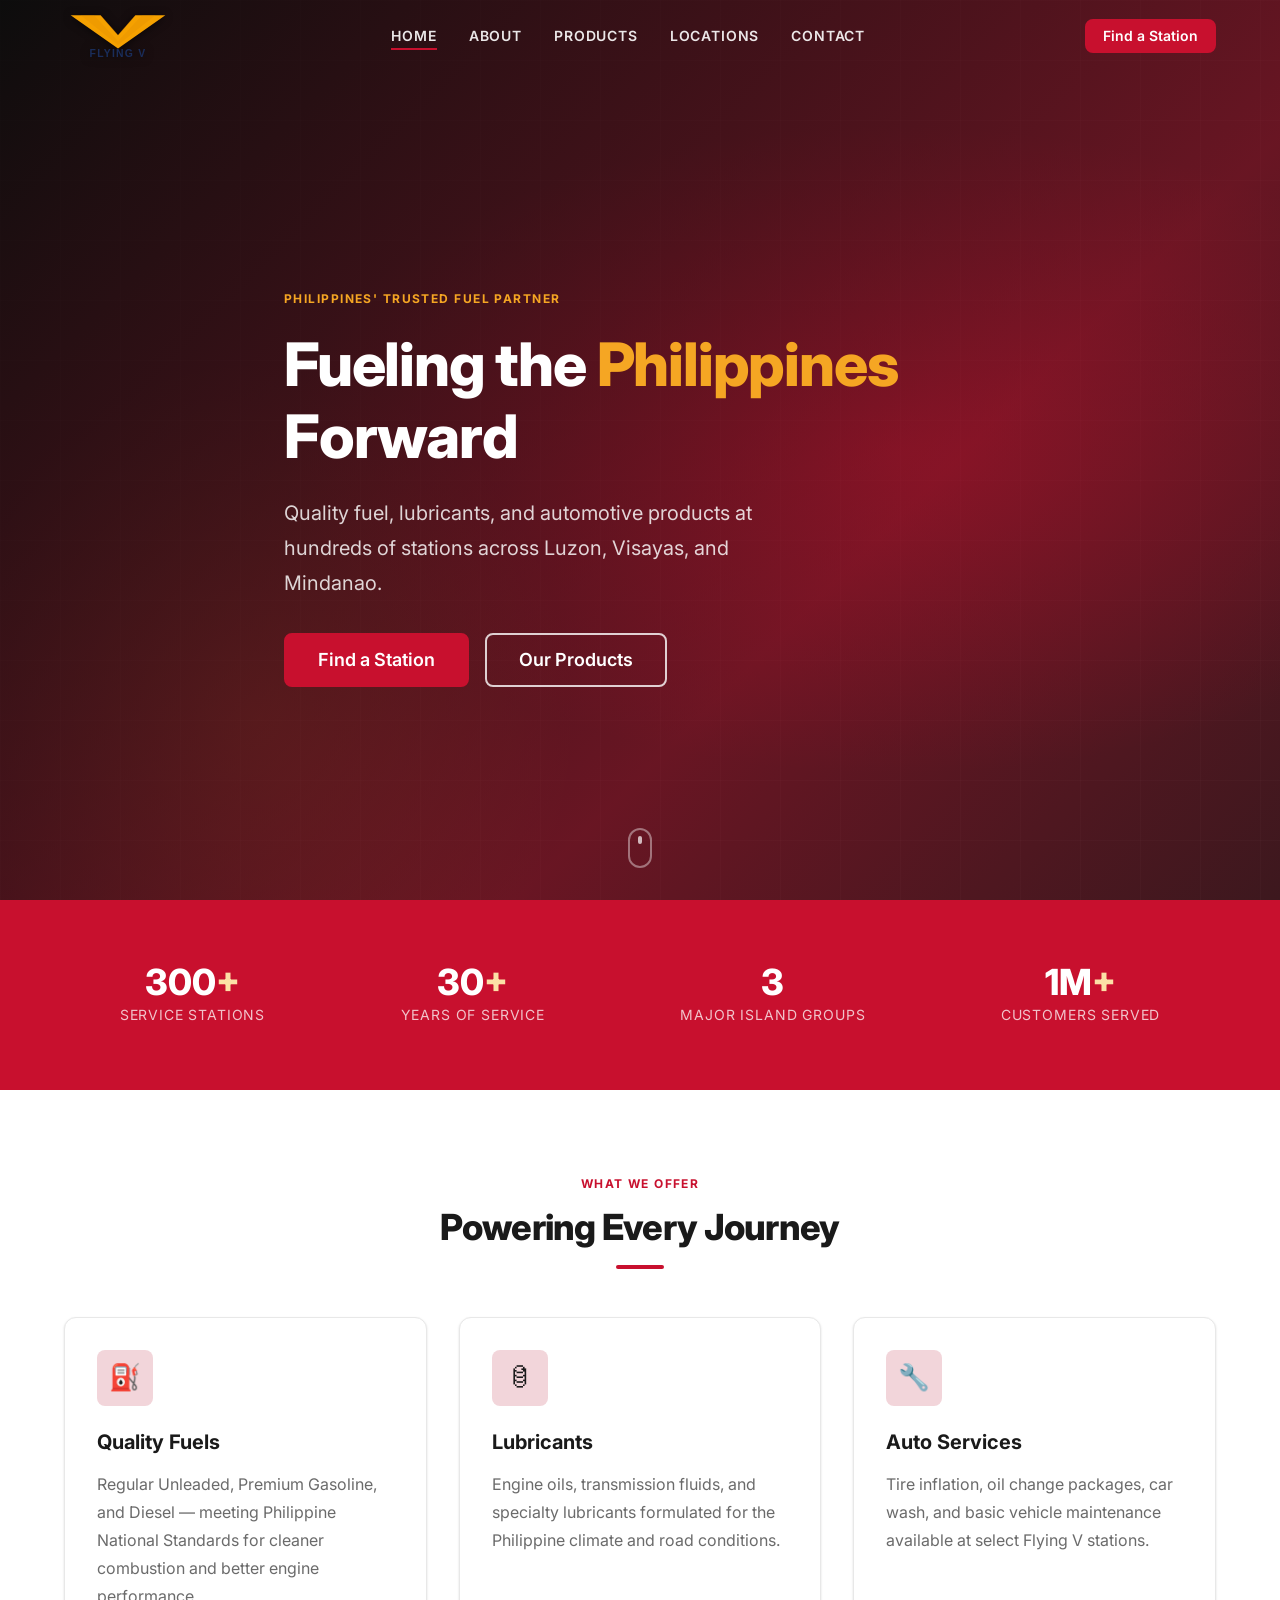
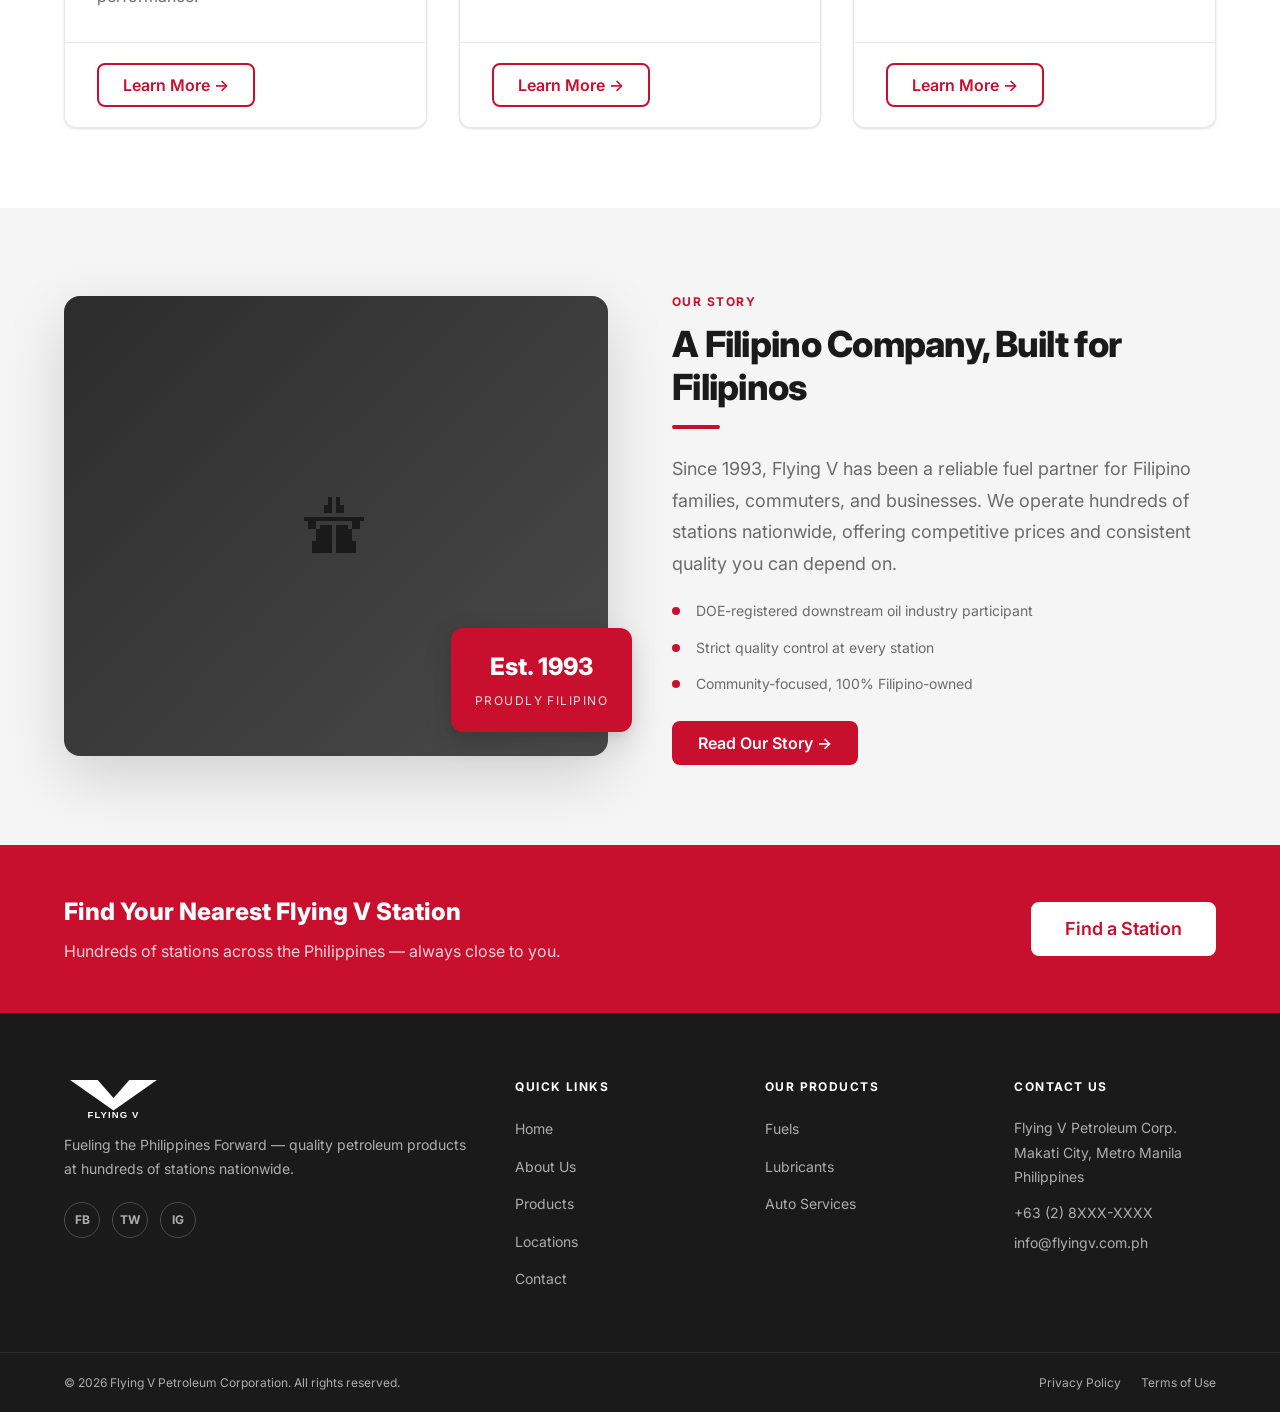
==== commit 9bfac3f2: "Fix region mistagging, a11y contrast/labeling, and small nav/JS bugs - scripts/fetch_stations.py: gu" ====
--- a/index.html
+++ b/index.html
@@ -18,6 +18,22 @@
   <meta name="twitter:card" content="summary">
   <meta name="twitter:title" content="Flying V | Fueling the Philippines Forward">
   <meta name="twitter:description" content="Flying V Petroleum Corporation — Fueling the Philippines Forward. Quality fuel, lubricants, and auto services at hundreds of stations nationwide.">
+  <script type="application/ld+json">
+  {
+    "@context": "https://schema.org",
+    "@type": "Organization",
+    "name": "Flying V Petroleum Corporation",
+    "url": "https://flyingv.com.ph/",
+    "logo": "https://flyingv.com.ph/assets/images/logo.svg",
+    "description": "Flying V Petroleum Corporation is a Philippine downstream petroleum company operating fuel service stations across Luzon, Visayas, and Mindanao.",
+    "address": {
+      "@type": "PostalAddress",
+      "addressLocality": "Makati City",
+      "addressRegion": "Metro Manila",
+      "addressCountry": "PH"
+    }
+  }
+  </script>
   <link rel="preconnect" href="https://fonts.googleapis.com">
   <link rel="preconnect" href="https://fonts.gstatic.com" crossorigin>
   <link href="https://fonts.googleapis.com/css2?family=Inter:wght@400;500;600;700;800&display=swap" rel="stylesheet">
@@ -118,7 +134,7 @@
 
           <article class="card">
             <div class="card__body">
-              <div class="card__icon">&#x26FD;</div>
+              <div class="card__icon" aria-hidden="true">&#x26FD;</div>
               <h3 class="card__title">Quality Fuels</h3>
               <p class="card__desc">Regular Unleaded, Premium Gasoline, and Diesel — meeting Philippine National Standards for cleaner combustion and better engine performance.</p>
             </div>
@@ -129,7 +145,7 @@
 
           <article class="card">
             <div class="card__body">
-              <div class="card__icon">&#x1F6E2;</div>
+              <div class="card__icon" aria-hidden="true">&#x1F6E2;</div>
               <h3 class="card__title">Lubricants</h3>
               <p class="card__desc">Engine oils, transmission fluids, and specialty lubricants formulated for the Philippine climate and road conditions.</p>
             </div>
@@ -140,7 +156,7 @@
 
           <article class="card">
             <div class="card__body">
-              <div class="card__icon">&#x1F527;</div>
+              <div class="card__icon" aria-hidden="true">&#x1F527;</div>
               <h3 class="card__title">Auto Services</h3>
               <p class="card__desc">Tire inflation, oil change packages, car wash, and basic vehicle maintenance available at select Flying V stations.</p>
             </div>
@@ -247,7 +263,7 @@
               Makati City, Metro Manila<br>
               Philippines
             </address>
-            <p class="site-footer__contact-item"><a href="tel:+6328XXXXXXX">+63 (2) 8XXX-XXXX</a></p>
+            <p class="site-footer__contact-item"><span>+63 (2) 8XXX-XXXX</span></p>
             <p class="site-footer__contact-item"><a href="mailto:info@flyingv.com.ph">info@flyingv.com.ph</a></p>
           </div>
 
--- a/css/styles.css
+++ b/css/styles.css
@@ -7,6 +7,9 @@
   --color-primary-light:  #F2D5DA;
   --color-accent:         #F5A623;
   --color-accent-dark:    #D4891A;
+  /* Lighter accent tint for accent-colored text on red backgrounds — #F5A623
+     on #C8102E is ~2.9:1, below WCAG AA; this hits ~5:1 while staying gold. */
+  --color-accent-on-red:  #FCE0A6;
 
   --color-black:          #0D0D0D;
   --color-gray-900:       #1A1A1A;
@@ -130,17 +133,13 @@
 }
 
 .section          { padding-block: var(--space-20); }
-.section--lg      { padding-block: var(--space-32); }
 .section--sm      { padding-block: var(--space-12); }
 .section--light   { background-color: var(--color-bg-subtle); }
-.section--dark    { background-color: var(--color-gray-900); color: var(--color-white); }
 .section--red     { background-color: var(--color-primary); color: var(--color-white); }
 
-.flex-center  { display: flex; align-items: center; justify-content: center; }
 .flex-between { display: flex; align-items: center; justify-content: space-between; }
 
 .text-center { text-align: center; }
-.text-muted  { color: var(--color-text-muted); }
 .text-white  { color: var(--color-white); }
 
 .sr-only {
@@ -255,16 +254,6 @@
   border-color: var(--color-white);
 }
 
-.btn--accent {
-  background-color: var(--color-accent);
-  color: var(--color-black);
-  border-color: var(--color-accent);
-}
-.btn--accent:hover {
-  background-color: var(--color-accent-dark);
-  border-color: var(--color-accent-dark);
-}
-
 .btn--lg { padding: 1rem 2rem; font-size: var(--text-lg); }
 .btn--sm { padding: 0.5rem 1rem; font-size: var(--text-sm); }
 
@@ -495,7 +484,7 @@
 
 .page-hero .container { position: relative; z-index: 1; }
 
-.page-hero__label { color: var(--color-accent); margin-bottom: var(--space-3); }
+.page-hero__label { color: var(--color-accent-on-red); margin-bottom: var(--space-3); }
 
 .page-hero__title {
   font-family: var(--font-heading);
@@ -732,7 +721,7 @@
   line-height: 1;
 }
 
-.stats-strip__plus { color: var(--color-accent); }
+.stats-strip__plus { color: var(--color-accent-on-red); }
 
 .stats-strip__label {
   font-size: var(--text-sm);
@@ -885,7 +874,7 @@
 }
 
 .timeline__year { font-size: var(--text-sm); font-weight: var(--font-weight-bold); color: var(--color-primary); min-width: 44px; padding-top: 2px; }
-.timeline__body h4 { font-size: var(--text-base); font-weight: var(--font-weight-bold); margin-bottom: var(--space-1); }
+.timeline__body h3 { font-size: var(--text-base); font-weight: var(--font-weight-bold); margin-bottom: var(--space-1); }
 .timeline__body p  { font-size: var(--text-sm); color: var(--color-text-muted); line-height: var(--leading-relaxed); }
 
 /* Mission & Vision */
@@ -1025,6 +1014,8 @@
   margin-bottom: var(--space-2);
 }
 
+.fuel-card__header--premium .fuel-card__grade { color: var(--color-accent-on-red); }
+
 .fuel-card__name { font-size: var(--text-2xl); font-weight: var(--font-weight-extrabold); }
 .fuel-card__body { padding: var(--space-6); flex: 1; }
 
@@ -1088,7 +1079,7 @@
   font-size: 1.4rem;
 }
 
-.service-item__text h4 { font-size: var(--text-lg); font-weight: var(--font-weight-bold); margin-bottom: var(--space-2); }
+.service-item__text h3 { font-size: var(--text-lg); font-weight: var(--font-weight-bold); margin-bottom: var(--space-2); }
 .service-item__text p  { font-size: var(--text-sm); color: var(--color-text-muted); line-height: var(--leading-relaxed); }
 
 /* ============================================================
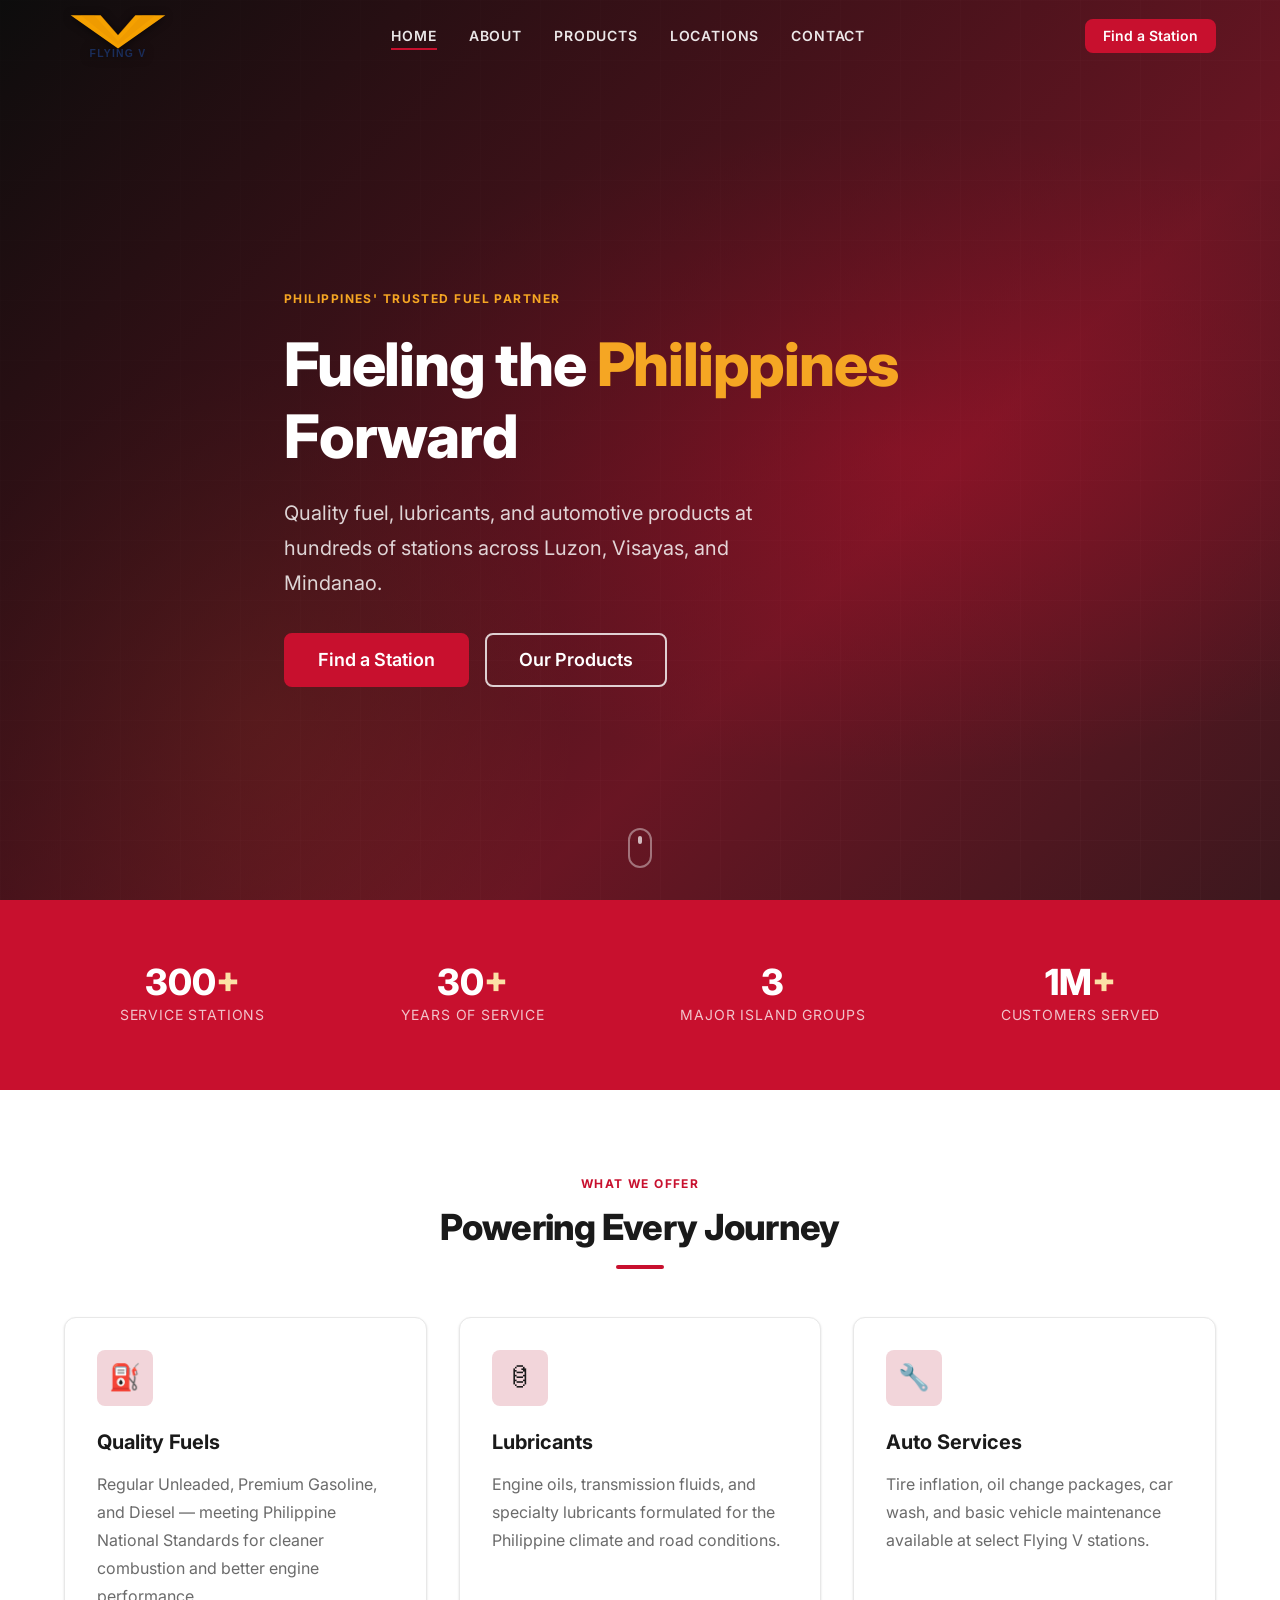
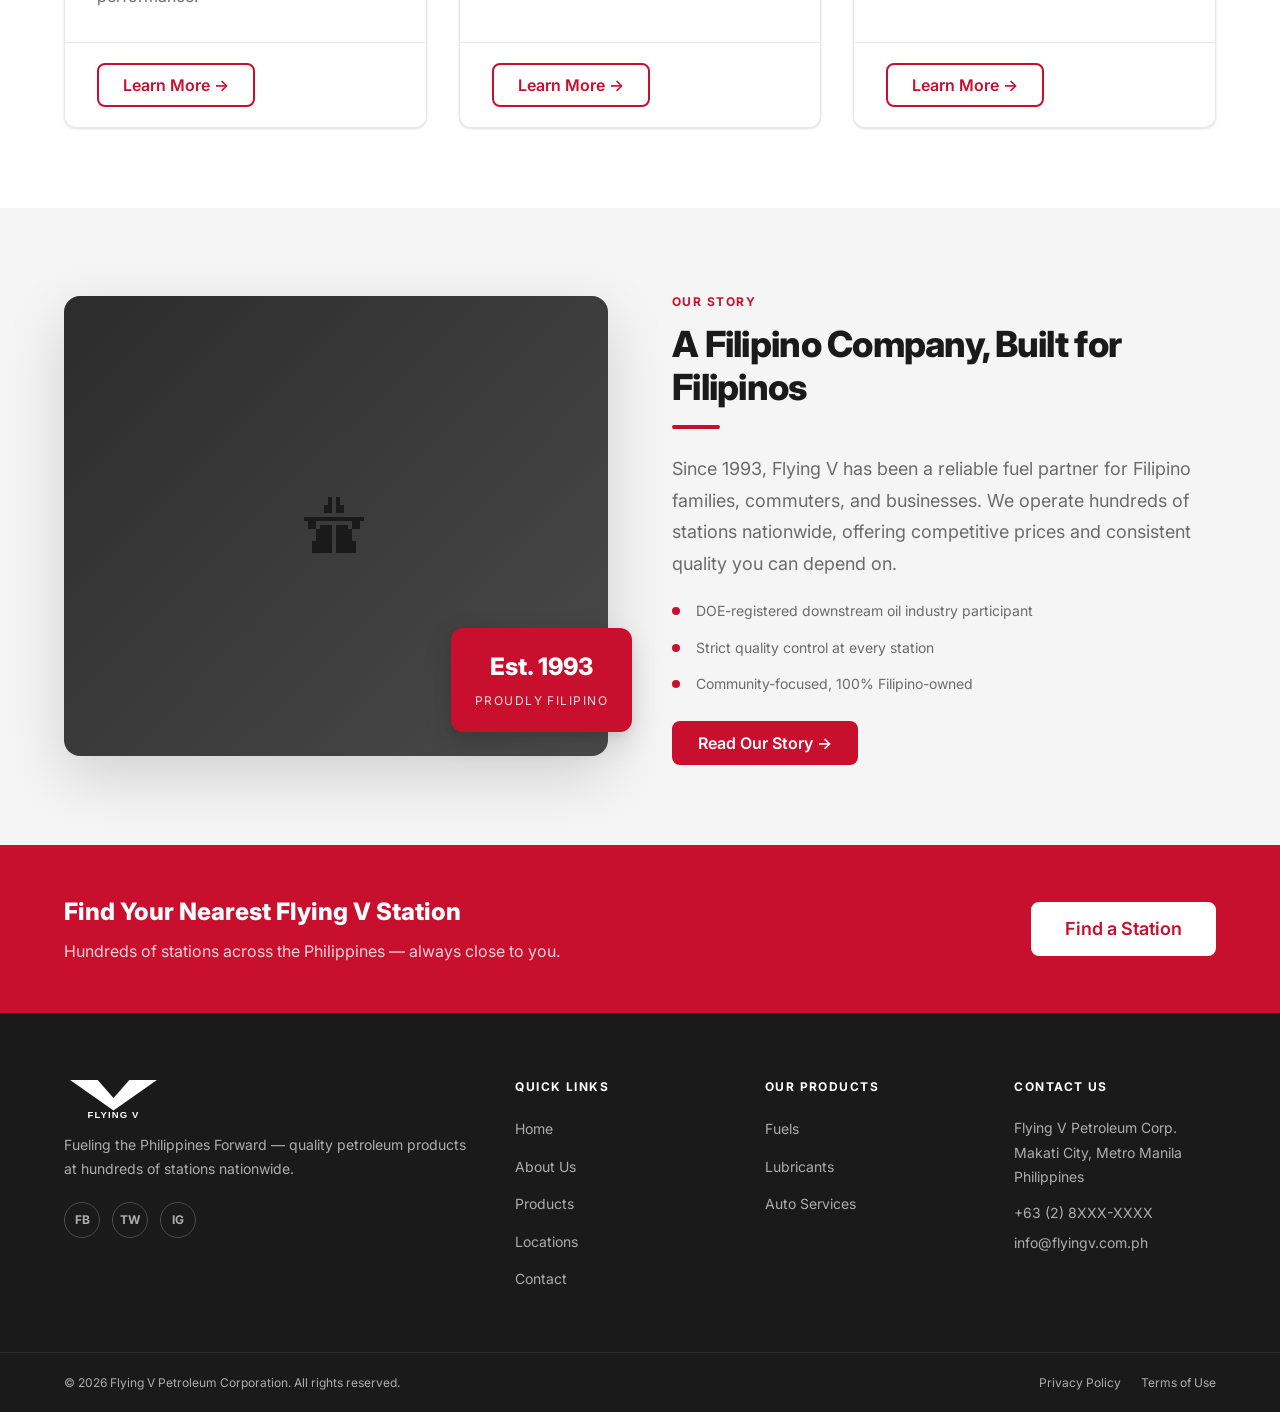
==== commit 88a19f62: "Add live regions for dynamic content and Organization structured data - Announce station locator res" ====
--- a/index.html
+++ b/index.html
@@ -18,14 +18,20 @@
   <meta name="twitter:card" content="summary">
   <meta name="twitter:title" content="Flying V | Fueling the Philippines Forward">
   <meta name="twitter:description" content="Flying V Petroleum Corporation — Fueling the Philippines Forward. Quality fuel, lubricants, and auto services at hundreds of stations nationwide.">
+  <link rel="preconnect" href="https://fonts.googleapis.com">
+  <link rel="preconnect" href="https://fonts.gstatic.com" crossorigin>
+  <link href="https://fonts.googleapis.com/css2?family=Inter:wght@400;500;600;700;800&display=swap" rel="stylesheet">
+  <link rel="stylesheet" href="css/styles.css">
   <script type="application/ld+json">
   {
     "@context": "https://schema.org",
     "@type": "Organization",
     "name": "Flying V Petroleum Corporation",
+    "alternateName": "Flying V",
     "url": "https://flyingv.com.ph/",
     "logo": "https://flyingv.com.ph/assets/images/logo.svg",
-    "description": "Flying V Petroleum Corporation is a Philippine downstream petroleum company operating fuel service stations across Luzon, Visayas, and Mindanao.",
+    "description": "Flying V Petroleum Corporation — a Philippine downstream petroleum company operating fuel service stations across Luzon, Visayas, and Mindanao.",
+    "email": "info@flyingv.com.ph",
     "address": {
       "@type": "PostalAddress",
       "addressLocality": "Makati City",
@@ -34,10 +40,6 @@
     }
   }
   </script>
-  <link rel="preconnect" href="https://fonts.googleapis.com">
-  <link rel="preconnect" href="https://fonts.gstatic.com" crossorigin>
-  <link href="https://fonts.googleapis.com/css2?family=Inter:wght@400;500;600;700;800&display=swap" rel="stylesheet">
-  <link rel="stylesheet" href="css/styles.css">
 </head>
 <body class="page-home" data-page="home">
 
@@ -134,7 +136,7 @@
 
           <article class="card">
             <div class="card__body">
-              <div class="card__icon" aria-hidden="true">&#x26FD;</div>
+              <div class="card__icon">&#x26FD;</div>
               <h3 class="card__title">Quality Fuels</h3>
               <p class="card__desc">Regular Unleaded, Premium Gasoline, and Diesel — meeting Philippine National Standards for cleaner combustion and better engine performance.</p>
             </div>
@@ -145,7 +147,7 @@
 
           <article class="card">
             <div class="card__body">
-              <div class="card__icon" aria-hidden="true">&#x1F6E2;</div>
+              <div class="card__icon">&#x1F6E2;</div>
               <h3 class="card__title">Lubricants</h3>
               <p class="card__desc">Engine oils, transmission fluids, and specialty lubricants formulated for the Philippine climate and road conditions.</p>
             </div>
@@ -156,7 +158,7 @@
 
           <article class="card">
             <div class="card__body">
-              <div class="card__icon" aria-hidden="true">&#x1F527;</div>
+              <div class="card__icon">&#x1F527;</div>
               <h3 class="card__title">Auto Services</h3>
               <p class="card__desc">Tire inflation, oil change packages, car wash, and basic vehicle maintenance available at select Flying V stations.</p>
             </div>
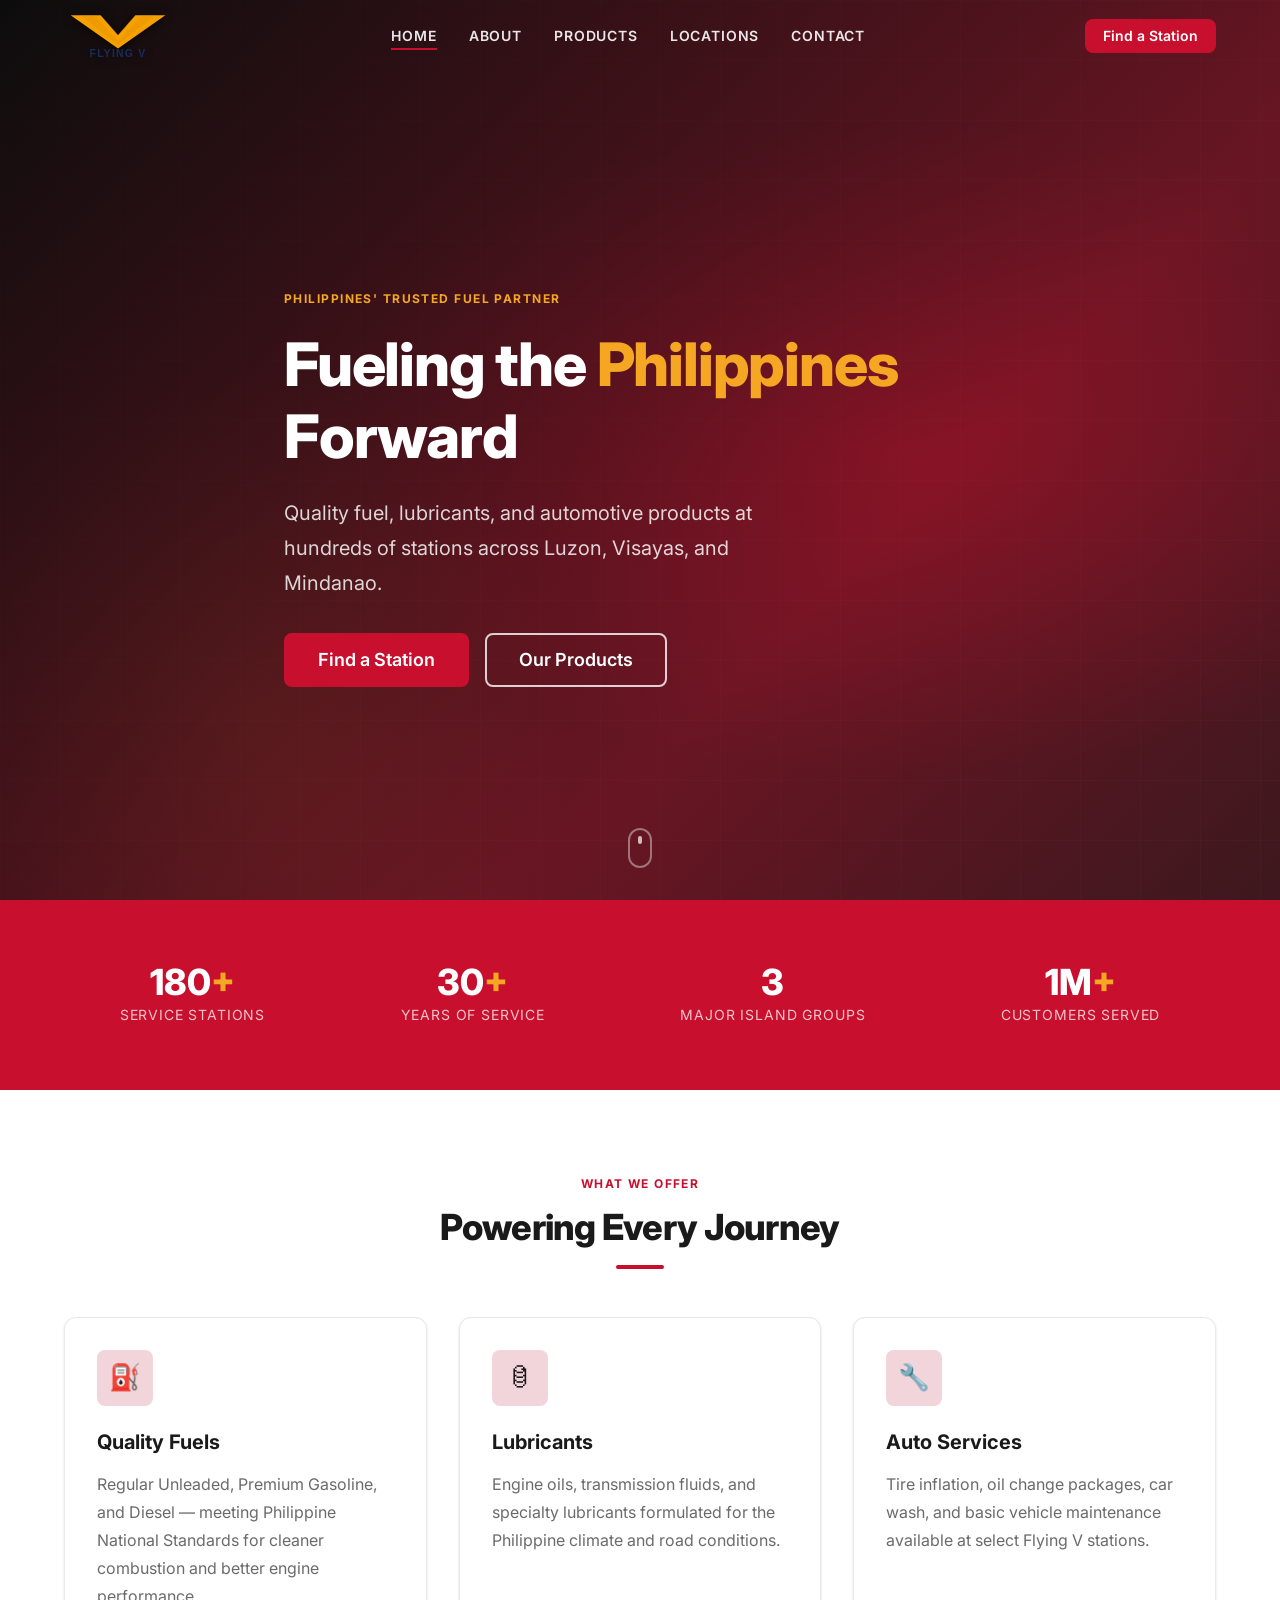
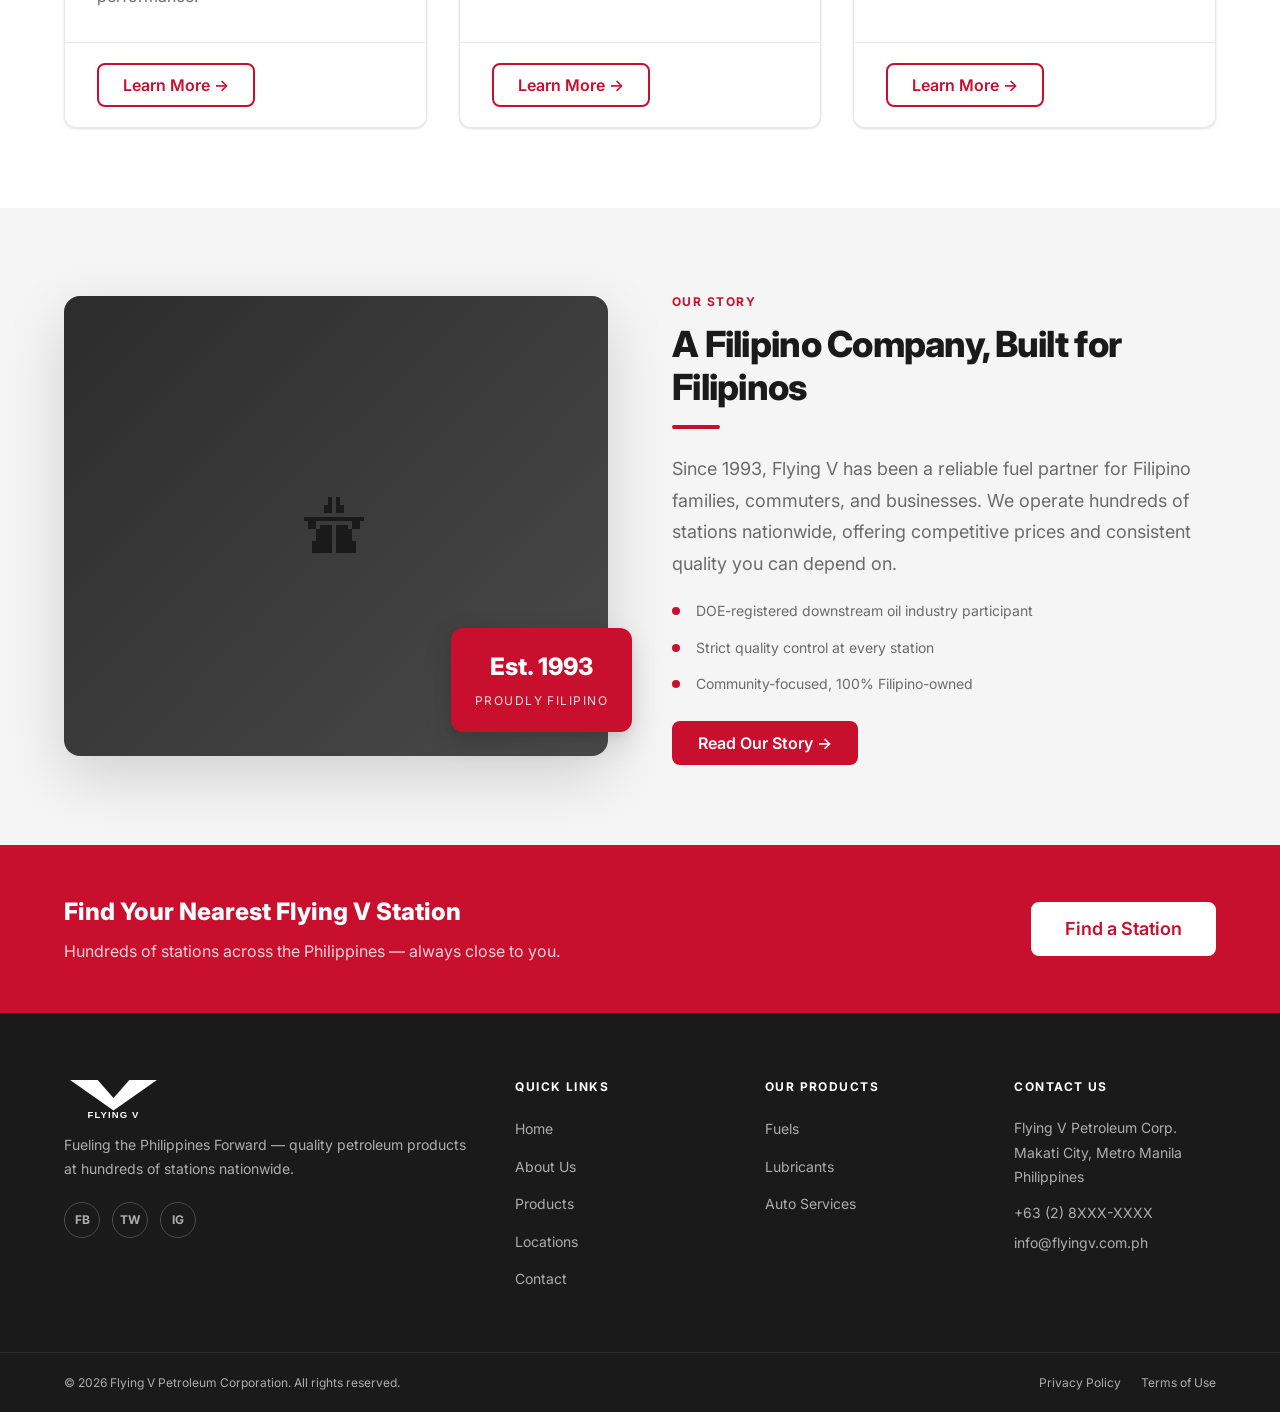
==== commit 668b9a75: "Fix contact form success message being trapped inside hidden form The success confirmation was neste" ====
--- a/index.html
+++ b/index.html
@@ -22,24 +22,6 @@
   <link rel="preconnect" href="https://fonts.gstatic.com" crossorigin>
   <link href="https://fonts.googleapis.com/css2?family=Inter:wght@400;500;600;700;800&display=swap" rel="stylesheet">
   <link rel="stylesheet" href="css/styles.css">
-  <script type="application/ld+json">
-  {
-    "@context": "https://schema.org",
-    "@type": "Organization",
-    "name": "Flying V Petroleum Corporation",
-    "alternateName": "Flying V",
-    "url": "https://flyingv.com.ph/",
-    "logo": "https://flyingv.com.ph/assets/images/logo.svg",
-    "description": "Flying V Petroleum Corporation — a Philippine downstream petroleum company operating fuel service stations across Luzon, Visayas, and Mindanao.",
-    "email": "info@flyingv.com.ph",
-    "address": {
-      "@type": "PostalAddress",
-      "addressLocality": "Makati City",
-      "addressRegion": "Metro Manila",
-      "addressCountry": "PH"
-    }
-  }
-  </script>
 </head>
 <body class="page-home" data-page="home">
 
@@ -106,7 +88,7 @@
       <div class="container">
         <ul class="stats-strip__list">
           <li class="stats-strip__item">
-            <span class="stats-strip__number">300<span class="stats-strip__plus">+</span></span>
+            <span class="stats-strip__number">180<span class="stats-strip__plus">+</span></span>
             <span class="stats-strip__label">Service Stations</span>
           </li>
           <li class="stats-strip__item">
--- a/css/styles.css
+++ b/css/styles.css
@@ -7,9 +7,6 @@
   --color-primary-light:  #F2D5DA;
   --color-accent:         #F5A623;
   --color-accent-dark:    #D4891A;
-  /* Lighter accent tint for accent-colored text on red backgrounds — #F5A623
-     on #C8102E is ~2.9:1, below WCAG AA; this hits ~5:1 while staying gold. */
-  --color-accent-on-red:  #FCE0A6;
 
   --color-black:          #0D0D0D;
   --color-gray-900:       #1A1A1A;
@@ -121,6 +118,11 @@
 a   { color: inherit; text-decoration: none; }
 ul  { list-style: none; }
 button { font-family: inherit; }
+
+:focus-visible {
+  outline: 2px solid var(--color-primary);
+  outline-offset: 2px;
+}
 
 /* ============================================================
    UTILITIES
@@ -484,7 +486,7 @@
 
 .page-hero .container { position: relative; z-index: 1; }
 
-.page-hero__label { color: var(--color-accent-on-red); margin-bottom: var(--space-3); }
+.page-hero__label { color: var(--color-accent); margin-bottom: var(--space-3); }
 
 .page-hero__title {
   font-family: var(--font-heading);
@@ -721,7 +723,7 @@
   line-height: 1;
 }
 
-.stats-strip__plus { color: var(--color-accent-on-red); }
+.stats-strip__plus { color: var(--color-accent); }
 
 .stats-strip__label {
   font-size: var(--text-sm);
@@ -1013,8 +1015,6 @@
   display: block;
   margin-bottom: var(--space-2);
 }
-
-.fuel-card__header--premium .fuel-card__grade { color: var(--color-accent-on-red); }
 
 .fuel-card__name { font-size: var(--text-2xl); font-weight: var(--font-weight-extrabold); }
 .fuel-card__body { padding: var(--space-6); flex: 1; }
@@ -1328,3 +1328,27 @@
   .stats-strip__item { padding: var(--space-3) var(--space-4); }
   .stats-strip__number { font-size: var(--text-3xl); }
 }
+
+/* ============================================================
+   PRINT
+   ============================================================ */
+@media print {
+  .site-header,
+  .hamburger,
+  .hero,
+  .cta-band__inner,
+  .btn,
+  .locator-search,
+  .products-nav { display: none !important; }
+
+  * { background: none !important; box-shadow: none !important; text-shadow: none !important; }
+
+  body { color: #000; }
+
+  a { color: inherit; text-decoration: underline; }
+  a[href^="http"]::after { content: " (" attr(href) ")"; font-size: 0.85em; }
+
+  .container { max-width: 100%; padding: 0; }
+
+  .will-reveal { opacity: 1 !important; transform: none !important; }
+}
